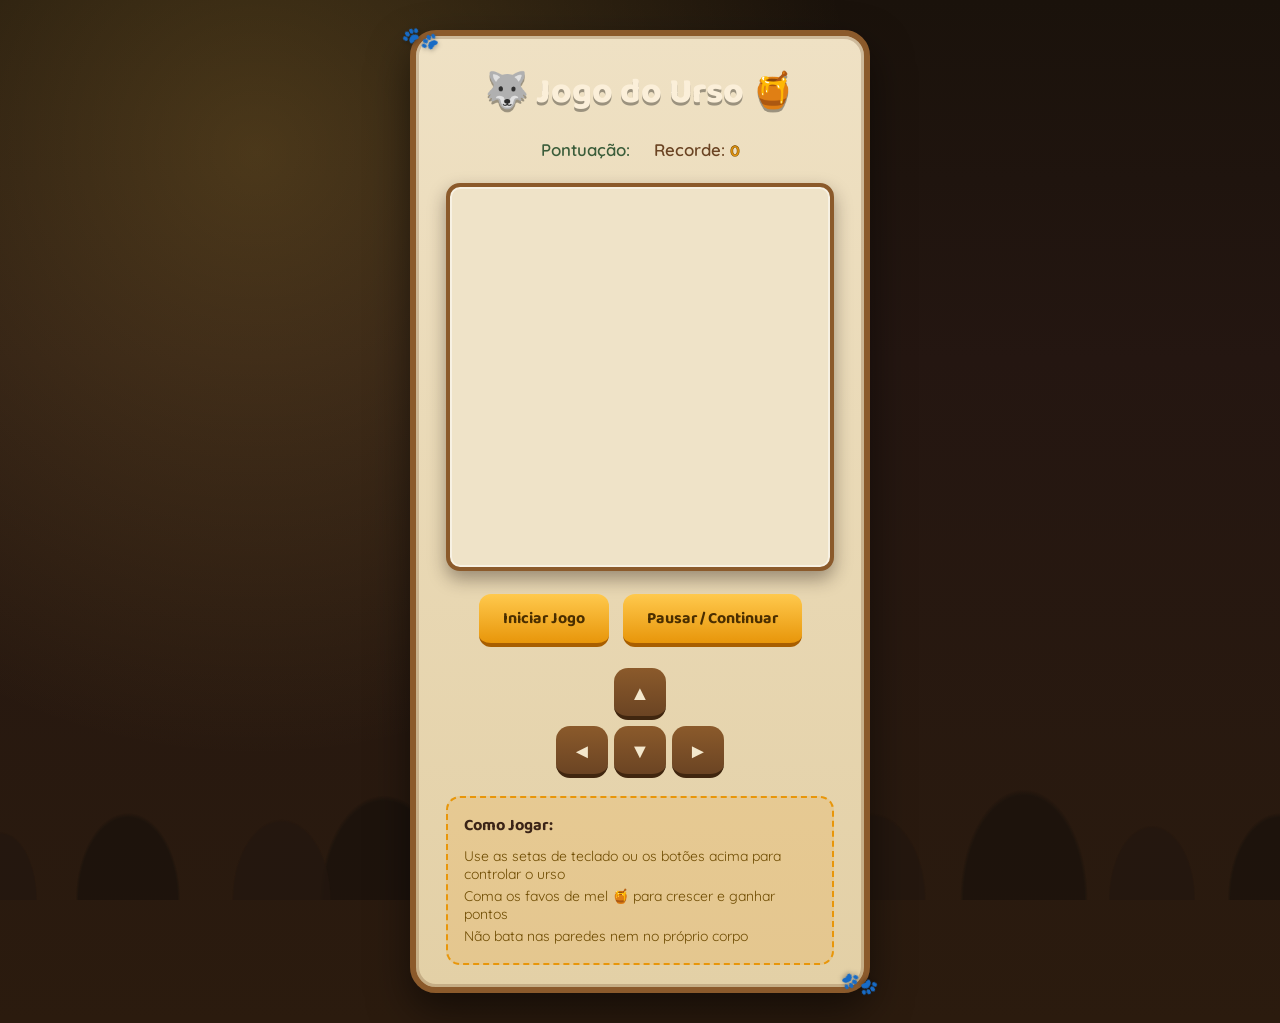
==== index.html @ 7cd16a2d "hwtrb" ====
<!DOCTYPE html>

<html lang="pt-br">
    <head>
        <meta charset="UTF-8">
        <!--
             <meta charset> Define o conjunto de caracteres (enconding) 
             da página. UTF-8 garante que acentos e caracteres especiais
             apareçam corretamente.
        -->
        <meta name="viewport" content="width=device-width, initial-scale=1.0">
        
        <!--
        <meta viewport>:  esta tag é imortante para sites que devem funcionar
        em dispositivos móveis (celular). width-device -> garate que a
        largura da página vai ser adaptar à largura do dispositivo.
        initial-scale=1 -> não aplica zoom automático ao abrir a página. 
        Sem ela o celular vai tentar mostrar a página como se fosse um computador
        -->
        <title>Jogo do Urso</title>

        <!--
        Estilos e CSS - tema de toca de urso na floresta
        -->
        <link rel="preconnect" href="https://fonts.googleapis.com">
        <link href="https://fonts.googleapis.com/css2?family=Baloo+2:wght@500;700;800&family=Quicksand:wght@500;600;700&display=swap" rel="stylesheet">

        <style>

            :root {
                --caverna-escura: #241611;
                --caverna: #3B2417;
                --pedra: #6E5849;
                --pedra-clara: #A88B72;
                --tronco: #6B4423;
                --tronco-claro: #8B5A2B;
                --floresta-escura: #1F3320;
                --floresta: #3B5D3A;
                --clareira: #F3E7CC;
                --mel: #E8960A;
                --mel-claro: #FFC94D;
                --texto-claro: #FBEFD9;
            }

            * {
                box-sizing: border-box;
            }

            body {
                margin: 0;
                min-height: 100vh;
                display: flex;
                align-items: center;
                justify-content: center;
                padding: 30px 16px;
                font-family: 'Quicksand', sans-serif;
                background:
                    radial-gradient(circle at 20% 15%, rgba(255, 201, 77, 0.2), transparent 45%),
                    linear-gradient(180deg, #1A120B 0%, #241611 35%, #2B1B0E 100%);
                position: relative;
                overflow-x: hidden;
            }

            /* silhuetas de montanhas e pinheiros ao fundo, feitas só em CSS,
               lembrando uma toca de urso na floresta */
            body::before,
            body::after {
                content: "";
                position: fixed;
                bottom: 0;
                width: 100%;
                height: 220px;
                background-repeat: repeat-x;
                background-position: bottom;
                pointer-events: none;
                opacity: 0.55;
                z-index: 0;
            }

            body::before {
                background-image:
                    radial-gradient(ellipse 90px 150px at 10% 100%, #14100C 55%, transparent 58%),
                    radial-gradient(ellipse 110px 180px at 30% 100%, #14100C 55%, transparent 58%),
                    radial-gradient(ellipse 90px 140px at 55% 100%, #14100C 55%, transparent 58%),
                    radial-gradient(ellipse 110px 190px at 80% 100%, #14100C 55%, transparent 58%),
                    radial-gradient(ellipse 90px 150px at 100% 100%, #14100C 55%, transparent 58%);
            }

            body::after {
                height: 150px;
                opacity: 0.8;
                background-image:
                    radial-gradient(ellipse 60px 110px at 0% 100%, #24170F 60%, transparent 62%),
                    radial-gradient(ellipse 80px 130px at 22% 100%, #24170F 60%, transparent 62%),
                    radial-gradient(ellipse 60px 100px at 45% 100%, #24170F 60%, transparent 62%),
                    radial-gradient(ellipse 90px 140px at 68% 100%, #24170F 60%, transparent 62%),
                    radial-gradient(ellipse 70px 120px at 90% 100%, #24170F 60%, transparent 62%);
            }

            h1 {
                font-family: 'Baloo 2', sans-serif;
                font-weight: 800;
                color: var(--texto-claro);
                font-size: 2.2em;
                margin: 0 0 18px 0;
                text-shadow: 0 3px 0 rgba(0,0,0,0.35);
            }

            .container {
              position: relative;
              z-index: 1;
              text-align: center;  
              background: linear-gradient(180deg, #EFE1C4 0%, #E3D0A6 100%);
              padding: 28px 30px 22px;
              border-radius: 26px;
              border: 6px solid var(--tronco-claro);
              box-shadow:
                0 18px 40px rgba(0, 0, 0, 0.5),
                inset 0 0 0 3px rgba(107, 68, 35, 0.25);
              max-width: 460px;
            }

            /* patinhas de urso nos cantos do painel, no lugar das folhas */
            .container::before,
            .container::after {
                content: "🐾";
                position: absolute;
                font-size: 28px;
                filter: drop-shadow(0 2px 2px rgba(0,0,0,0.25));
            }
            .container::before {
                top: -16px;
                left: -14px;
                transform: rotate(-25deg);
            }
            .container::after {
                bottom: -16px;
                right: -14px;
                transform: rotate(155deg);
            }

            .info {
                font-size: 1.05em;
                display: flex;
                justify-content: center;
                gap: 24px;
                flex-wrap: wrap;
                font-weight: 600;
            }

            .pontuacao {
                color: var(--floresta);
            }

            .pontuacao span, .recorde span {
                font-family: 'Baloo 2', sans-serif;
                color: var(--mel);
                -webkit-text-stroke: 0.6px #7a4d00;
            }

            .recorde {
                color: var(--tronco);
            }

            #canvas{
                border: 4px solid var(--tronco-claro);
                border-radius:  14px;
                background-color: #EFE3C8;
                display: block;
                max-width: 100%;
                height: auto;

                margin: 18px auto;
                box-shadow:
                    inset 0 0 0 2px rgba(255,255,255,0.5),
                    0 8px 18px rgba(36, 22, 17, 0.4);
            }

            .controles {
                margin-top: 8px;
            }

            button {
                font-family: 'Baloo 2', sans-serif;
                font-size: 16px;
                font-weight: 700;
                cursor: pointer;
                background: linear-gradient(180deg, var(--mel-claro) 0%, var(--mel) 100%);

                padding: 12px 24px;
                color: #4A2E00;
                border: none;
                border-bottom: 4px solid #A85E00;
                border-radius: 12px;
                margin: 5px;
                transition: transform 0.15s ease, filter 0.15s ease;
            }

            button:hover {
                filter: brightness(1.08);
                transform: translateY(-1px);
            }

            button:active {
                transform: translateY(2px);
                border-bottom-width: 2px;
            }

            .teclas{
                display: grid;
                grid-template-columns: repeat(3, 52px);
                gap: 6px;
                justify-content: center;
                margin: 16px auto 4px;
            }

            .tecla{
                width: 52px;
                height: 52px;
                background: linear-gradient(180deg, var(--tronco-claro) 0%, var(--tronco) 100%);
                color: var(--clareira);
                border: none;
                border-bottom: 4px solid #40260f;
                cursor: pointer;
                border-radius: 14px;
                font-size: 20px;
                display: flex;
                align-items: center;
                justify-content: center;
                font-weight: bold;
                transition: transform 0.15s ease;
            }

            .tecla:active{
                background: #40260f;
                transform: translateY(2px);
                border-bottom-width: 2px;
            }

            .tecla.vazio{
                background: transparent;
                border: none;
                cursor: default;
            }

            .instrucoes {
                margin-top: 18px;
                padding: 14px 16px;
                background: rgba(232, 150, 10, 0.15);
                border: 2px dashed var(--mel);
                border-radius: 14px;
                font-size: 14px;
                color: #6E4B00;
                text-align: left;
            }

            .instrucoes h3 {
                margin: 0 0 8px 0;
                color: var(--caverna);
                font-family: 'Baloo 2', sans-serif;
            }

            .instrucoes p {
                margin: 4px 0;
            }

            /*   
            MEDIA QUERY - adaptação para celular
            É como definir renders diferentes para exibição em cinena (4K) vs 
            Celular na vertical
            */
            @media (max-width: 600px){
                h1 {
                    font-size: 1.6em;
                }
                .info {
                    font-size: 0.95em;
                    gap: 14px;
                }
                .container {
                    padding: 22px 16px 18px;
                }
            }

        </style>
    </head>
    <body>

        <div  class="container">
            <h1>&#128058;  Jogo do Urso &#127855;</h1>

            <div class="info">

                <div class="pontuacao">
                    Pontuação: <span id="pontos"> </span>
                </div>

                <div class="recorde">
                    Recorde: <span id="recorde"> </span>
                </div>

            </div>
            <canvas id="canvas" width="400" height="400">
                <!--
                
                <canvas>: é um elemento especial para desenho 2D ou 3D. Por si só,
                é apenas um retângulo vazio. O JavaScript vai usar o "contexto 2D" 
                para desenhar o urso, a comida, etc
                -->

            </canvas>

            <div  class="controles">
                
                <button onclick="iniciarJogo()">Iniciar Jogo</button>
                <button onclick="pausarJogo()">Pausar / Continuar</button>

            </div>

            <div class="teclas">

                <div class="tecla vazio"></div>
                <div class="tecla" onclick="mudarDirecao('cima')" >&#9650;</div>
                <div class="tecla vazio"></div>
                <div class="tecla" onclick="mudarDirecao('esquerda')" >&#9668;</div>
                <div class="tecla" onclick="mudarDirecao('baixo')" >&#9660;</div>
                <div class="tecla" onclick="mudarDirecao('direita')" >&#9658;</div>

            </div>

            <div class="instrucoes">
                <h3>Como Jogar:</h3>
                <p>Use as setas de teclado ou os botões acima para controlar o urso</p>
                <p>Coma os favos de mel &#127855; para crescer e ganhar pontos</p>
                <p>Não bata nas paredes nem no próprio corpo</p>
            </div>

        </div>

        <script>

            //=============================
            // CONFIGURAÇÕES DO JOGO
            //=============================
            const canvas = document.getElementById('canvas');
            const ctx = canvas.getContext('2d');
            // tamanho de cada quadrado no jogo
            const tamanhoQuadrado = 20;
            // quantos quadrados cabem na largura e altura do espaço 2D
            const quantidadeQuadrados = canvas.width / tamanhoQuadrado;

            //============================
            // Variáveis do Jogo
            //============================
            let cobra;              // Array (vetor) que guarda as posições da cobra (corpo do urso)
            let direcao;            // Direção atual da cobra
            let proximaDirecao;     // Próxima direção (evita viradas impossíveis)
            let comida;             // Posição da comida
            let pontos;             // Pontuação atual
            let recorde;            // Melhor pontuação
            let jogoAtivo;          // Se o jogo está rodando
            let jogoPausado;        // Se o jogo está pausado
            let intervaloJogo;      // Controla a velocidade do jogo

            //==============================
            // Carregar recorde do Navegador
            //==============================
            recorde = localStorage.getItem('recordeCobrinha') || 0;
            document.getElementById('recorde').textContent = recorde;

            //==============================
            // Função para inicar o Jogo
            //==============================
            function iniciarJogo(){
                cobra = [
                    { x: 10, y: 10},
                    { x: 9,  y: 10},
                    { x: 8,  y: 10},
                ];

                direcao = 'direita';
                proximaDirecao = 'direita';
                pontos = 0;
                jogoAtivo = true;
                jogoPausado = false;

                document.getElementById('pontos').textContent = pontos;

                gerarComida();

                //Limpar o intervalo anterior se existir
                if(intervaloJogo){
                    clearInterval(intervaloJogo);
                }

                //executa a função atualizarJogo a cada 100 milisegundos
                intervaloJogo = setInterval(atualizarJogo, 180);
            }


            //===================================
            // FUNÇÃO PRINCIPAL DO JOGO ( LOOP )
            //===================================
            function atualizarJogo(){
               if(!jogoAtivo || jogoPausado){
                    return;
               }

               direcao = proximaDirecao;
                
               let cabeca = {...cobra[0]} 

               //Mover a cabeça na direção atual
               switch(direcao){
                    case 'cima':
                        cabeca.y--;
                        break;
                    
                    case 'baixo':
                        cabeca.y++;
                        break;

                    case 'esquerda':
                        cabeca.x--;
                        break;

                    case 'direita':
                        cabeca.x++;
                        break;
               }

                // verificar colisão com paredes (esquerda ou direita)
                if(cabeca.x < 0 || cabeca.x >= quantidadeQuadrados){
                   fimDeJogo();
                   return;
               }

                if(cabeca.y < 0 || cabeca.y >= quantidadeQuadrados){
                   fimDeJogo();
                   return;
               }


               for( let i = 0; i < cobra.length; i++){
                let pedacoCorpo = cobra [i];

                 if(cabeca.x === pedacoCorpo.x && cabeca.y === pedacoCorpo.y){
                    fimDeJogo;
                    return;
                 }

               }
               // adiciona nova cabeça
               cobra.unshift(cabeca);

               if(cabeca.x === comida.x && cabeca.y === comida.y){

                pontos = pontos +1;

                atualizarPainelPontos();
                gerarComida();

               }else{
                cobra.pop();
               }

               
               desenhar();                
            }


            function atualizarPainelPontos(){
                document.getElementById('pontos').textContent = pontos;
                atualizarRecordePontuacao();

            }

            function atualizarRecordePontuacao(){
                if(pontos > recorde){
                    document.getElementById('recorde').textContent = pontos;
                    localStorage.setItem('recordeCobrinha', pontos);
                }
            }





               //FIM DE JOGO

               function fimDeJogo(){
                jogoAtivo = false;
                clearInterval(intervaloJogo);


                ctx.fillStyle = 'rgba(36, 22, 17, 0.8)';
                ctx.fillRect(0, 0, canvas.width, canvas.height);

                ctx.fillStyle = '#FFC94D';
                ctx.font = 'bold 40px Arial';
                ctx.textAlign = 'center';
                ctx.fillText('PERDEU FIOTE', canvas.width / 2, canvas.height / 2)

                ctx.fillStyle = '#FBEFD9';
                ctx.font = '20px Arial';
                ctx.fillText(`pontuação: ${pontos}`, canvas.width / 2, (canvas.height / 2 + 50));

               }

            //=============================
            //FUNÇÃO PARA DESENHAR OS ELEMENTOS VISUAIS DO JOGO
            //=============================
            function desenhar(){
                // PASSO 1
                //Limpar o fundo do Canvas (tom de terra clara da toca)
                ctx.fillStyle = '#EFE3C8';
                ctx.fillRect(0, 0, canvas.width, canvas.height);

                // PASSO 2
                // Desenhar a grade (linhas de referência)
                ctx.strokeStyle = '#D8C6A0';
                ctx.lineWidth = 0.5;

                for(let i = 0; i <= quantidadeQuadrados; i++){
                        //Linha vertical
                        ctx.beginPath();
                        ctx.moveTo(i * tamanhoQuadrado, 0);
                        ctx.lineTo(i * tamanhoQuadrado, canvas.height);
                        ctx.stroke();

                        //Linha horizontal
                        ctx.beginPath();
                        ctx.moveTo(0, i * tamanhoQuadrado);
                        ctx.lineTo(canvas.width, i * tamanhoQuadrado);
                        ctx.stroke();
                } 

                // ----- PASSO 3: Desenhar o urso ---------------------
                // percorremos do rabo para a cabeça para o pelo
                // ficar sobreposto de forma natural
                for(let indice = cobra.length - 1; indice >= 0; indice--){
                    let pedaco = cobra[indice];
                    let cx = pedaco.x * tamanhoQuadrado + tamanhoQuadrado / 2;
                    let cy = pedaco.y * tamanhoQuadrado + tamanhoQuadrado / 2;

                    if(indice === 0){
                        desenharCabeca(cx, cy);
                    } else {
                        desenharCorpo(pedaco, cx, cy, indice);
                    }
                }

               //----  PASSO 4 - Desenhar a comida (favo de mel) ----------
               desenharMel();
            }

            //=============================
            // Desenha um retângulo com cantos arredondados
            // (evita depender do ctx.roundRect nativo)
            //=============================
            function retanguloArredondado(x, y, largura, altura, raio){
                ctx.beginPath();
                ctx.moveTo(x + raio, y);
                ctx.arcTo(x + largura, y, x + largura, y + altura, raio);
                ctx.arcTo(x + largura, y + altura, x, y + altura, raio);
                ctx.arcTo(x, y + altura, x, y, raio);
                ctx.arcTo(x, y, x + largura, y, raio);
                ctx.closePath();
            }

            //=============================
            // Desenha um segmento do corpo do urso, com sombreado
            // e um leve traço de pelagem para dar textura
            //=============================
            function desenharCorpo(pedaco, cx, cy, indice){
                let x = pedaco.x * tamanhoQuadrado + 1;
                let y = pedaco.y * tamanhoQuadrado + 1;
                let tamanho = tamanhoQuadrado - 2;

                let corClara = (indice % 2 === 0) ? '#8B5A2B' : '#6B4423';
                let corEscura = (indice % 2 === 0) ? '#5C3A1E' : '#42280F';

                let gradiente = ctx.createRadialGradient(cx - 3, cy - 3, 1, cx, cy, tamanhoQuadrado / 2);
                gradiente.addColorStop(0, corClara);
                gradiente.addColorStop(1, corEscura);

                ctx.fillStyle = gradiente;
                retanguloArredondado(x, y, tamanho, tamanho, 8);
                ctx.fill();

                //pelagem (pequenos traços escuros para dar textura de pelo)
                ctx.strokeStyle = 'rgba(0, 0, 0, 0.18)';
                ctx.lineWidth = 1;
                for(let t = -1; t <= 1; t++){
                    ctx.beginPath();
                    ctx.moveTo(cx - 4, cy + t * 3);
                    ctx.lineTo(cx + 4, cy + t * 3 - 1);
                    ctx.stroke();
                }
            }

            //=============================
            // Desenha a cabeça do urso, com orelhas, focinho, nariz
            // e olhos voltados para a direção atual do movimento
            //=============================
            function desenharCabeca(cx, cy){
                let raio = tamanhoQuadrado / 2;

                let dirX = 0, dirY = 0;
                switch(direcao){
                    case 'direita':  dirX = 1;  dirY = 0;  break;
                    case 'esquerda': dirX = -1; dirY = 0;  break;
                    case 'cima':     dirX = 0;  dirY = -1; break;
                    case 'baixo':    dirX = 0;  dirY = 1;  break;
                }

                let perpX = -dirY, perpY = dirX;

                //orelhas (dois círculos atrás da cabeça)
                ctx.fillStyle = '#5C3A1E';
                ctx.beginPath();
                ctx.arc(cx - dirX * raio * 0.3 + perpX * raio * 0.75, cy - dirY * raio * 0.3 + perpY * raio * 0.75, raio * 0.35, 0, Math.PI * 2);
                ctx.fill();
                ctx.beginPath();
                ctx.arc(cx - dirX * raio * 0.3 - perpX * raio * 0.75, cy - dirY * raio * 0.3 - perpY * raio * 0.75, raio * 0.35, 0, Math.PI * 2);
                ctx.fill();

                //cabeça (corpo principal)
                let gradiente = ctx.createRadialGradient(cx - 3, cy - 3, 1, cx, cy, raio + 1);
                gradiente.addColorStop(0, '#8B5A2B');
                gradiente.addColorStop(1, '#42280F');
                ctx.fillStyle = gradiente;
                ctx.beginPath();
                ctx.arc(cx, cy, raio, 0, Math.PI * 2);
                ctx.fill();

                //focinho (parte clara virada para a direção do movimento)
                let focinhoX = cx + dirX * raio * 0.7;
                let focinhoY = cy + dirY * raio * 0.7;
                ctx.fillStyle = '#D9B48C';
                ctx.beginPath();
                ctx.ellipse(focinhoX, focinhoY, raio * 0.55, raio * 0.42, Math.atan2(dirY, dirX), 0, Math.PI * 2);
                ctx.fill();

                //nariz (na ponta do focinho)
                let narizX = cx + dirX * (raio + 2);
                let narizY = cy + dirY * (raio + 2);
                ctx.fillStyle = '#1A1A1A';
                ctx.beginPath();
                ctx.ellipse(narizX, narizY, 2.4, 1.7, Math.atan2(dirY, dirX), 0, Math.PI * 2);
                ctx.fill();

                //olhos (posicionados perpendicularmente à direção do movimento)
                let olho1X = cx + dirX * 1 + perpX * 4;
                let olho1Y = cy + dirY * 1 + perpY * 4;
                let olho2X = cx + dirX * 1 - perpX * 4;
                let olho2Y = cy + dirY * 1 - perpY * 4;

                [[olho1X, olho1Y], [olho2X, olho2Y]].forEach(([ox, oy]) => {
                    ctx.fillStyle = '#ffffff';
                    ctx.beginPath();
                    ctx.arc(ox, oy, 2, 0, Math.PI * 2);
                    ctx.fill();

                    ctx.fillStyle = '#111111';
                    ctx.beginPath();
                    ctx.arc(ox + dirX * 0.6, oy + dirY * 0.6, 1, 0, Math.PI * 2);
                    ctx.fill();
                });
            }

            //=============================
            // Desenha a comida como um favo de mel hexagonal,
            // com textura de favo e uma gotinha escorrendo
            //=============================
            function desenharMel(){
                let cx = comida.x * tamanhoQuadrado + tamanhoQuadrado / 2;
                let cy = comida.y * tamanhoQuadrado + tamanhoQuadrado / 2;
                let raio = tamanhoQuadrado / 2 - 2;

                //hexágono do favo, com gradiente dourado para dar volume
                let gradiente = ctx.createRadialGradient(cx - 2, cy - 2, 1, cx, cy, raio + 2);
                gradiente.addColorStop(0, '#FFD166');
                gradiente.addColorStop(0.6, '#F4A300');
                gradiente.addColorStop(1, '#C97B00');
                ctx.fillStyle = gradiente;

                ctx.beginPath();
                for(let i = 0; i < 6; i++){
                    let angulo = Math.PI / 3 * i - Math.PI / 2;
                    let px = cx + raio * Math.cos(angulo);
                    let py = cy + raio * Math.sin(angulo);
                    if(i === 0){ ctx.moveTo(px, py); } else { ctx.lineTo(px, py); }
                }
                ctx.closePath();
                ctx.fill();

                ctx.strokeStyle = '#A85E00';
                ctx.lineWidth = 1;
                ctx.stroke();

                //hexágono interno (textura do favo)
                ctx.strokeStyle = 'rgba(168, 94, 0, 0.5)';
                ctx.lineWidth = 0.6;
                let raioInterno = raio * 0.5;
                ctx.beginPath();
                for(let i = 0; i < 6; i++){
                    let angulo = Math.PI / 3 * i - Math.PI / 2;
                    let px = cx + raioInterno * Math.cos(angulo);
                    let py = cy + raioInterno * Math.sin(angulo);
                    if(i === 0){ ctx.moveTo(px, py); } else { ctx.lineTo(px, py); }
                }
                ctx.closePath();
                ctx.stroke();

                //gotinha de mel escorrendo
                ctx.fillStyle = '#F4A300';
                ctx.beginPath();
                ctx.moveTo(cx + raio * 0.3, cy + raio * 0.7);
                ctx.quadraticCurveTo(cx + raio * 0.5, cy + raio * 1.3, cx + raio * 0.3, cy + raio * 1.6);
                ctx.quadraticCurveTo(cx + raio * 0.1, cy + raio * 1.3, cx + raio * 0.3, cy + raio * 0.7);
                ctx.fill();

                //brilho (dá volume/realismo)
                ctx.fillStyle = 'rgba(255, 255, 255, 0.5)';
                ctx.beginPath();
                ctx.ellipse(cx - raio / 3, cy - raio / 3, raio / 5, raio / 8, -Math.PI / 5, 0, Math.PI * 2);
                ctx.fill();
            }

            //=============================
            //====FUNÇÃO PARA GERAR COMIDA
            //=============================
            function gerarComida(){
                let posicaoValida = false;

                while(!posicaoValida){
                    //gera uma posição aleatória para a comida
                    comida = {
                        x : Math.floor(Math.random() * quantidadeQuadrados),
                        y : Math.floor(Math.random() * quantidadeQuadrados)
                    }

                    //verificar se a comida não está em cima da cobra
                    posicaoValida = true;
                    
                    for(let pedaco of cobra){
                        if(comida.x === pedaco.x && comida.y === pedaco.y ){
                            posicaoValida = false;
                            break;
                        }
                    }
                }
            }

            function mudarDirecao(novaDirecao){
              
                if(novaDirecao === 'cima'    &&  direcao !== 'baixo'){
                    proximaDirecao = 'cima';
                }

                if(novaDirecao === 'baixo'    &&  direcao !== 'cima'){
                    proximaDirecao = 'baixo';
                }

                if(novaDirecao === 'esquerda'    &&  direcao !== 'direita'){
                    proximaDirecao = 'esquerda';
                }

                if(novaDirecao === 'direita'    &&  direcao !== 'esquerda'){
                    proximaDirecao = 'direita';
                }
            }
            
            function pausarJogo(){
                if(!jogoAtivo){
                    return;
                }

                jogoPausado = !jogoPausado;

                if(jogoPausado === true){
                    clearInterval(jogoPausado);
                  


                ctx.fillStyle = 'rgba(0, 0, 0, 0.7)';
                ctx.fillRect(0, 0, canvas.width, canvas.height);

                ctx.fillstyle = 'white';
                ctx.font = '30px Arial';
                ctx.textAlign = 'center';
                ctx.fillText('PAUSADO!', canvas.width/2, canvas.height/2);

                }else{
                    intervaloJogo = setInterval(atualizarJogo, 300);
                }

            }

            //================================//
            //---CONTRTOLE DE TECLADO---------//
            //================================//
               document.addEventListener('keydown', function(event){
              if(event.key === 'ArrowDown'){
                 event.preventDefault();
                 mudarDirecao('baixo');
              }else if(event.key === 'ArrowUp'){
                event.preventDefault();
                mudarDirecao('cima');
              }else if(event.key === 'ArrowLeft'){
                event.preventDefault();
                mudarDirecao('esquerda');
              }else if(event.key === 'ArrowRight'){
                event.preventDefault();
                mudarDirecao('direita');
              }else if(event.key === ' '){
                event.preventDefault();
                pausarJogo();
              }
                })
                

        

              

            

        </script>

    </body>
</html>
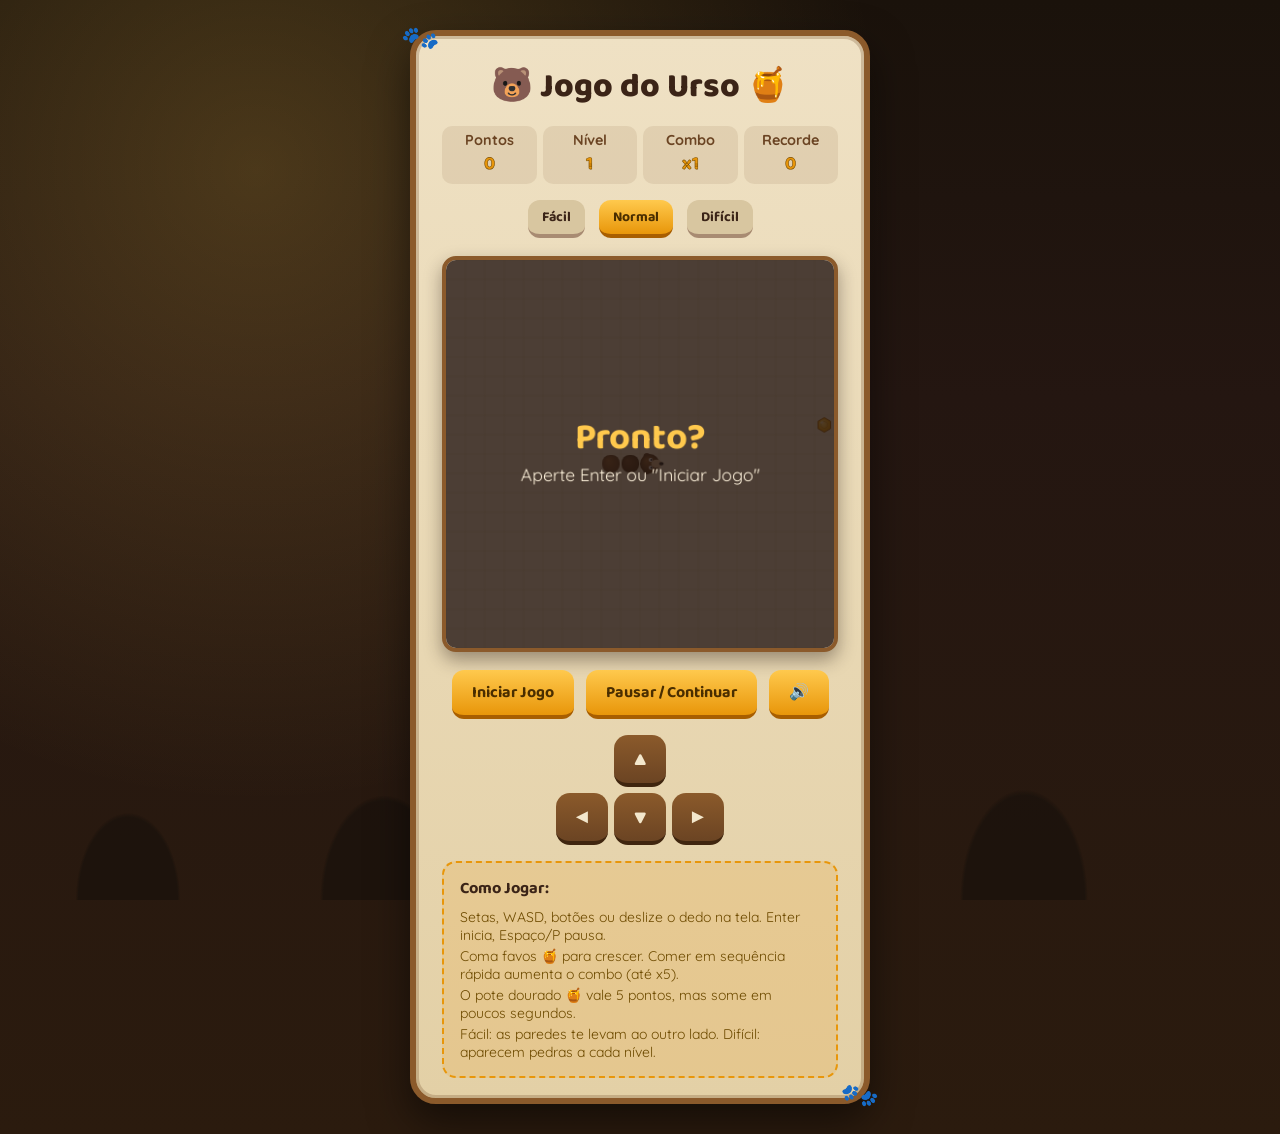
==== commit f83e490e: "claude" ====
--- a/index.html
+++ b/index.html
@@ -1,833 +1,538 @@
 <!DOCTYPE html>
-
 <html lang="pt-br">
-    <head>
-        <meta charset="UTF-8">
-        <!--
-             <meta charset> Define o conjunto de caracteres (enconding) 
-             da página. UTF-8 garante que acentos e caracteres especiais
-             apareçam corretamente.
-        -->
-        <meta name="viewport" content="width=device-width, initial-scale=1.0">
-        
-        <!--
-        <meta viewport>:  esta tag é imortante para sites que devem funcionar
-        em dispositivos móveis (celular). width-device -> garate que a
-        largura da página vai ser adaptar à largura do dispositivo.
-        initial-scale=1 -> não aplica zoom automático ao abrir a página. 
-        Sem ela o celular vai tentar mostrar a página como se fosse um computador
-        -->
-        <title>Jogo do Urso</title>
-
-        <!--
-        Estilos e CSS - tema de toca de urso na floresta
-        -->
-        <link rel="preconnect" href="https://fonts.googleapis.com">
-        <link href="https://fonts.googleapis.com/css2?family=Baloo+2:wght@500;700;800&family=Quicksand:wght@500;600;700&display=swap" rel="stylesheet">
-
-        <style>
-
-            :root {
-                --caverna-escura: #241611;
-                --caverna: #3B2417;
-                --pedra: #6E5849;
-                --pedra-clara: #A88B72;
-                --tronco: #6B4423;
-                --tronco-claro: #8B5A2B;
-                --floresta-escura: #1F3320;
-                --floresta: #3B5D3A;
-                --clareira: #F3E7CC;
-                --mel: #E8960A;
-                --mel-claro: #FFC94D;
-                --texto-claro: #FBEFD9;
-            }
-
-            * {
-                box-sizing: border-box;
-            }
-
-            body {
-                margin: 0;
-                min-height: 100vh;
-                display: flex;
-                align-items: center;
-                justify-content: center;
-                padding: 30px 16px;
-                font-family: 'Quicksand', sans-serif;
-                background:
-                    radial-gradient(circle at 20% 15%, rgba(255, 201, 77, 0.2), transparent 45%),
-                    linear-gradient(180deg, #1A120B 0%, #241611 35%, #2B1B0E 100%);
-                position: relative;
-                overflow-x: hidden;
-            }
-
-            /* silhuetas de montanhas e pinheiros ao fundo, feitas só em CSS,
-               lembrando uma toca de urso na floresta */
-            body::before,
-            body::after {
-                content: "";
-                position: fixed;
-                bottom: 0;
-                width: 100%;
-                height: 220px;
-                background-repeat: repeat-x;
-                background-position: bottom;
-                pointer-events: none;
-                opacity: 0.55;
-                z-index: 0;
-            }
-
-            body::before {
-                background-image:
-                    radial-gradient(ellipse 90px 150px at 10% 100%, #14100C 55%, transparent 58%),
-                    radial-gradient(ellipse 110px 180px at 30% 100%, #14100C 55%, transparent 58%),
-                    radial-gradient(ellipse 90px 140px at 55% 100%, #14100C 55%, transparent 58%),
-                    radial-gradient(ellipse 110px 190px at 80% 100%, #14100C 55%, transparent 58%),
-                    radial-gradient(ellipse 90px 150px at 100% 100%, #14100C 55%, transparent 58%);
-            }
-
-            body::after {
-                height: 150px;
-                opacity: 0.8;
-                background-image:
-                    radial-gradient(ellipse 60px 110px at 0% 100%, #24170F 60%, transparent 62%),
-                    radial-gradient(ellipse 80px 130px at 22% 100%, #24170F 60%, transparent 62%),
-                    radial-gradient(ellipse 60px 100px at 45% 100%, #24170F 60%, transparent 62%),
-                    radial-gradient(ellipse 90px 140px at 68% 100%, #24170F 60%, transparent 62%),
-                    radial-gradient(ellipse 70px 120px at 90% 100%, #24170F 60%, transparent 62%);
-            }
-
-            h1 {
-                font-family: 'Baloo 2', sans-serif;
-                font-weight: 800;
-                color: var(--texto-claro);
-                font-size: 2.2em;
-                margin: 0 0 18px 0;
-                text-shadow: 0 3px 0 rgba(0,0,0,0.35);
-            }
-
-            .container {
-              position: relative;
-              z-index: 1;
-              text-align: center;  
-              background: linear-gradient(180deg, #EFE1C4 0%, #E3D0A6 100%);
-              padding: 28px 30px 22px;
-              border-radius: 26px;
-              border: 6px solid var(--tronco-claro);
-              box-shadow:
-                0 18px 40px rgba(0, 0, 0, 0.5),
-                inset 0 0 0 3px rgba(107, 68, 35, 0.25);
-              max-width: 460px;
-            }
-
-            /* patinhas de urso nos cantos do painel, no lugar das folhas */
-            .container::before,
-            .container::after {
-                content: "🐾";
-                position: absolute;
-                font-size: 28px;
-                filter: drop-shadow(0 2px 2px rgba(0,0,0,0.25));
-            }
-            .container::before {
-                top: -16px;
-                left: -14px;
-                transform: rotate(-25deg);
-            }
-            .container::after {
-                bottom: -16px;
-                right: -14px;
-                transform: rotate(155deg);
-            }
-
-            .info {
-                font-size: 1.05em;
-                display: flex;
-                justify-content: center;
-                gap: 24px;
-                flex-wrap: wrap;
-                font-weight: 600;
-            }
-
-            .pontuacao {
-                color: var(--floresta);
-            }
-
-            .pontuacao span, .recorde span {
-                font-family: 'Baloo 2', sans-serif;
-                color: var(--mel);
-                -webkit-text-stroke: 0.6px #7a4d00;
-            }
-
-            .recorde {
-                color: var(--tronco);
-            }
-
-            #canvas{
-                border: 4px solid var(--tronco-claro);
-                border-radius:  14px;
-                background-color: #EFE3C8;
-                display: block;
-                max-width: 100%;
-                height: auto;
-
-                margin: 18px auto;
-                box-shadow:
-                    inset 0 0 0 2px rgba(255,255,255,0.5),
-                    0 8px 18px rgba(36, 22, 17, 0.4);
-            }
-
-            .controles {
-                margin-top: 8px;
-            }
-
-            button {
-                font-family: 'Baloo 2', sans-serif;
-                font-size: 16px;
-                font-weight: 700;
-                cursor: pointer;
-                background: linear-gradient(180deg, var(--mel-claro) 0%, var(--mel) 100%);
-
-                padding: 12px 24px;
-                color: #4A2E00;
-                border: none;
-                border-bottom: 4px solid #A85E00;
-                border-radius: 12px;
-                margin: 5px;
-                transition: transform 0.15s ease, filter 0.15s ease;
-            }
-
-            button:hover {
-                filter: brightness(1.08);
-                transform: translateY(-1px);
-            }
-
-            button:active {
-                transform: translateY(2px);
-                border-bottom-width: 2px;
-            }
-
-            .teclas{
-                display: grid;
-                grid-template-columns: repeat(3, 52px);
-                gap: 6px;
-                justify-content: center;
-                margin: 16px auto 4px;
-            }
-
-            .tecla{
-                width: 52px;
-                height: 52px;
-                background: linear-gradient(180deg, var(--tronco-claro) 0%, var(--tronco) 100%);
-                color: var(--clareira);
-                border: none;
-                border-bottom: 4px solid #40260f;
-                cursor: pointer;
-                border-radius: 14px;
-                font-size: 20px;
-                display: flex;
-                align-items: center;
-                justify-content: center;
-                font-weight: bold;
-                transition: transform 0.15s ease;
-            }
-
-            .tecla:active{
-                background: #40260f;
-                transform: translateY(2px);
-                border-bottom-width: 2px;
-            }
-
-            .tecla.vazio{
-                background: transparent;
-                border: none;
-                cursor: default;
-            }
-
-            .instrucoes {
-                margin-top: 18px;
-                padding: 14px 16px;
-                background: rgba(232, 150, 10, 0.15);
-                border: 2px dashed var(--mel);
-                border-radius: 14px;
-                font-size: 14px;
-                color: #6E4B00;
-                text-align: left;
-            }
-
-            .instrucoes h3 {
-                margin: 0 0 8px 0;
-                color: var(--caverna);
-                font-family: 'Baloo 2', sans-serif;
-            }
-
-            .instrucoes p {
-                margin: 4px 0;
-            }
-
-            /*   
-            MEDIA QUERY - adaptação para celular
-            É como definir renders diferentes para exibição em cinena (4K) vs 
-            Celular na vertical
-            */
-            @media (max-width: 600px){
-                h1 {
-                    font-size: 1.6em;
-                }
-                .info {
-                    font-size: 0.95em;
-                    gap: 14px;
-                }
-                .container {
-                    padding: 22px 16px 18px;
-                }
-            }
-
-        </style>
-    </head>
-    <body>
-
-        <div  class="container">
-            <h1>&#128058;  Jogo do Urso &#127855;</h1>
-
-            <div class="info">
-
-                <div class="pontuacao">
-                    Pontuação: <span id="pontos"> </span>
-                </div>
-
-                <div class="recorde">
-                    Recorde: <span id="recorde"> </span>
-                </div>
-
-            </div>
-            <canvas id="canvas" width="400" height="400">
-                <!--
-                
-                <canvas>: é um elemento especial para desenho 2D ou 3D. Por si só,
-                é apenas um retângulo vazio. O JavaScript vai usar o "contexto 2D" 
-                para desenhar o urso, a comida, etc
-                -->
-
-            </canvas>
-
-            <div  class="controles">
-                
-                <button onclick="iniciarJogo()">Iniciar Jogo</button>
-                <button onclick="pausarJogo()">Pausar / Continuar</button>
-
-            </div>
-
-            <div class="teclas">
-
-                <div class="tecla vazio"></div>
-                <div class="tecla" onclick="mudarDirecao('cima')" >&#9650;</div>
-                <div class="tecla vazio"></div>
-                <div class="tecla" onclick="mudarDirecao('esquerda')" >&#9668;</div>
-                <div class="tecla" onclick="mudarDirecao('baixo')" >&#9660;</div>
-                <div class="tecla" onclick="mudarDirecao('direita')" >&#9658;</div>
-
-            </div>
-
-            <div class="instrucoes">
-                <h3>Como Jogar:</h3>
-                <p>Use as setas de teclado ou os botões acima para controlar o urso</p>
-                <p>Coma os favos de mel &#127855; para crescer e ganhar pontos</p>
-                <p>Não bata nas paredes nem no próprio corpo</p>
-            </div>
-
-        </div>
-
-        <script>
-
-            //=============================
-            // CONFIGURAÇÕES DO JOGO
-            //=============================
-            const canvas = document.getElementById('canvas');
-            const ctx = canvas.getContext('2d');
-            // tamanho de cada quadrado no jogo
-            const tamanhoQuadrado = 20;
-            // quantos quadrados cabem na largura e altura do espaço 2D
-            const quantidadeQuadrados = canvas.width / tamanhoQuadrado;
-
-            //============================
-            // Variáveis do Jogo
-            //============================
-            let cobra;              // Array (vetor) que guarda as posições da cobra (corpo do urso)
-            let direcao;            // Direção atual da cobra
-            let proximaDirecao;     // Próxima direção (evita viradas impossíveis)
-            let comida;             // Posição da comida
-            let pontos;             // Pontuação atual
-            let recorde;            // Melhor pontuação
-            let jogoAtivo;          // Se o jogo está rodando
-            let jogoPausado;        // Se o jogo está pausado
-            let intervaloJogo;      // Controla a velocidade do jogo
-
-            //==============================
-            // Carregar recorde do Navegador
-            //==============================
-            recorde = localStorage.getItem('recordeCobrinha') || 0;
-            document.getElementById('recorde').textContent = recorde;
-
-            //==============================
-            // Função para inicar o Jogo
-            //==============================
-            function iniciarJogo(){
-                cobra = [
-                    { x: 10, y: 10},
-                    { x: 9,  y: 10},
-                    { x: 8,  y: 10},
-                ];
-
-                direcao = 'direita';
-                proximaDirecao = 'direita';
-                pontos = 0;
-                jogoAtivo = true;
-                jogoPausado = false;
-
-                document.getElementById('pontos').textContent = pontos;
-
-                gerarComida();
-
-                //Limpar o intervalo anterior se existir
-                if(intervaloJogo){
-                    clearInterval(intervaloJogo);
-                }
-
-                //executa a função atualizarJogo a cada 100 milisegundos
-                intervaloJogo = setInterval(atualizarJogo, 180);
-            }
-
-
-            //===================================
-            // FUNÇÃO PRINCIPAL DO JOGO ( LOOP )
-            //===================================
-            function atualizarJogo(){
-               if(!jogoAtivo || jogoPausado){
-                    return;
-               }
-
-               direcao = proximaDirecao;
-                
-               let cabeca = {...cobra[0]} 
-
-               //Mover a cabeça na direção atual
-               switch(direcao){
-                    case 'cima':
-                        cabeca.y--;
-                        break;
-                    
-                    case 'baixo':
-                        cabeca.y++;
-                        break;
-
-                    case 'esquerda':
-                        cabeca.x--;
-                        break;
-
-                    case 'direita':
-                        cabeca.x++;
-                        break;
-               }
-
-                // verificar colisão com paredes (esquerda ou direita)
-                if(cabeca.x < 0 || cabeca.x >= quantidadeQuadrados){
-                   fimDeJogo();
-                   return;
-               }
-
-                if(cabeca.y < 0 || cabeca.y >= quantidadeQuadrados){
-                   fimDeJogo();
-                   return;
-               }
-
-
-               for( let i = 0; i < cobra.length; i++){
-                let pedacoCorpo = cobra [i];
-
-                 if(cabeca.x === pedacoCorpo.x && cabeca.y === pedacoCorpo.y){
-                    fimDeJogo;
-                    return;
-                 }
-
-               }
-               // adiciona nova cabeça
-               cobra.unshift(cabeca);
-
-               if(cabeca.x === comida.x && cabeca.y === comida.y){
-
-                pontos = pontos +1;
-
-                atualizarPainelPontos();
-                gerarComida();
-
-               }else{
-                cobra.pop();
-               }
-
-               
-               desenhar();                
-            }
-
-
-            function atualizarPainelPontos(){
-                document.getElementById('pontos').textContent = pontos;
-                atualizarRecordePontuacao();
-
-            }
-
-            function atualizarRecordePontuacao(){
-                if(pontos > recorde){
-                    document.getElementById('recorde').textContent = pontos;
-                    localStorage.setItem('recordeCobrinha', pontos);
-                }
-            }
-
-
-
-
-
-               //FIM DE JOGO
-
-               function fimDeJogo(){
-                jogoAtivo = false;
-                clearInterval(intervaloJogo);
-
-
-                ctx.fillStyle = 'rgba(36, 22, 17, 0.8)';
-                ctx.fillRect(0, 0, canvas.width, canvas.height);
-
-                ctx.fillStyle = '#FFC94D';
-                ctx.font = 'bold 40px Arial';
-                ctx.textAlign = 'center';
-                ctx.fillText('PERDEU FIOTE', canvas.width / 2, canvas.height / 2)
-
-                ctx.fillStyle = '#FBEFD9';
-                ctx.font = '20px Arial';
-                ctx.fillText(`pontuação: ${pontos}`, canvas.width / 2, (canvas.height / 2 + 50));
-
-               }
-
-            //=============================
-            //FUNÇÃO PARA DESENHAR OS ELEMENTOS VISUAIS DO JOGO
-            //=============================
-            function desenhar(){
-                // PASSO 1
-                //Limpar o fundo do Canvas (tom de terra clara da toca)
-                ctx.fillStyle = '#EFE3C8';
-                ctx.fillRect(0, 0, canvas.width, canvas.height);
-
-                // PASSO 2
-                // Desenhar a grade (linhas de referência)
-                ctx.strokeStyle = '#D8C6A0';
-                ctx.lineWidth = 0.5;
-
-                for(let i = 0; i <= quantidadeQuadrados; i++){
-                        //Linha vertical
-                        ctx.beginPath();
-                        ctx.moveTo(i * tamanhoQuadrado, 0);
-                        ctx.lineTo(i * tamanhoQuadrado, canvas.height);
-                        ctx.stroke();
-
-                        //Linha horizontal
-                        ctx.beginPath();
-                        ctx.moveTo(0, i * tamanhoQuadrado);
-                        ctx.lineTo(canvas.width, i * tamanhoQuadrado);
-                        ctx.stroke();
-                } 
-
-                // ----- PASSO 3: Desenhar o urso ---------------------
-                // percorremos do rabo para a cabeça para o pelo
-                // ficar sobreposto de forma natural
-                for(let indice = cobra.length - 1; indice >= 0; indice--){
-                    let pedaco = cobra[indice];
-                    let cx = pedaco.x * tamanhoQuadrado + tamanhoQuadrado / 2;
-                    let cy = pedaco.y * tamanhoQuadrado + tamanhoQuadrado / 2;
-
-                    if(indice === 0){
-                        desenharCabeca(cx, cy);
-                    } else {
-                        desenharCorpo(pedaco, cx, cy, indice);
-                    }
-                }
-
-               //----  PASSO 4 - Desenhar a comida (favo de mel) ----------
-               desenharMel();
-            }
-
-            //=============================
-            // Desenha um retângulo com cantos arredondados
-            // (evita depender do ctx.roundRect nativo)
-            //=============================
-            function retanguloArredondado(x, y, largura, altura, raio){
-                ctx.beginPath();
-                ctx.moveTo(x + raio, y);
-                ctx.arcTo(x + largura, y, x + largura, y + altura, raio);
-                ctx.arcTo(x + largura, y + altura, x, y + altura, raio);
-                ctx.arcTo(x, y + altura, x, y, raio);
-                ctx.arcTo(x, y, x + largura, y, raio);
-                ctx.closePath();
-            }
-
-            //=============================
-            // Desenha um segmento do corpo do urso, com sombreado
-            // e um leve traço de pelagem para dar textura
-            //=============================
-            function desenharCorpo(pedaco, cx, cy, indice){
-                let x = pedaco.x * tamanhoQuadrado + 1;
-                let y = pedaco.y * tamanhoQuadrado + 1;
-                let tamanho = tamanhoQuadrado - 2;
-
-                let corClara = (indice % 2 === 0) ? '#8B5A2B' : '#6B4423';
-                let corEscura = (indice % 2 === 0) ? '#5C3A1E' : '#42280F';
-
-                let gradiente = ctx.createRadialGradient(cx - 3, cy - 3, 1, cx, cy, tamanhoQuadrado / 2);
-                gradiente.addColorStop(0, corClara);
-                gradiente.addColorStop(1, corEscura);
-
-                ctx.fillStyle = gradiente;
-                retanguloArredondado(x, y, tamanho, tamanho, 8);
-                ctx.fill();
-
-                //pelagem (pequenos traços escuros para dar textura de pelo)
-                ctx.strokeStyle = 'rgba(0, 0, 0, 0.18)';
-                ctx.lineWidth = 1;
-                for(let t = -1; t <= 1; t++){
-                    ctx.beginPath();
-                    ctx.moveTo(cx - 4, cy + t * 3);
-                    ctx.lineTo(cx + 4, cy + t * 3 - 1);
-                    ctx.stroke();
-                }
-            }
-
-            //=============================
-            // Desenha a cabeça do urso, com orelhas, focinho, nariz
-            // e olhos voltados para a direção atual do movimento
-            //=============================
-            function desenharCabeca(cx, cy){
-                let raio = tamanhoQuadrado / 2;
-
-                let dirX = 0, dirY = 0;
-                switch(direcao){
-                    case 'direita':  dirX = 1;  dirY = 0;  break;
-                    case 'esquerda': dirX = -1; dirY = 0;  break;
-                    case 'cima':     dirX = 0;  dirY = -1; break;
-                    case 'baixo':    dirX = 0;  dirY = 1;  break;
-                }
-
-                let perpX = -dirY, perpY = dirX;
-
-                //orelhas (dois círculos atrás da cabeça)
-                ctx.fillStyle = '#5C3A1E';
-                ctx.beginPath();
-                ctx.arc(cx - dirX * raio * 0.3 + perpX * raio * 0.75, cy - dirY * raio * 0.3 + perpY * raio * 0.75, raio * 0.35, 0, Math.PI * 2);
-                ctx.fill();
-                ctx.beginPath();
-                ctx.arc(cx - dirX * raio * 0.3 - perpX * raio * 0.75, cy - dirY * raio * 0.3 - perpY * raio * 0.75, raio * 0.35, 0, Math.PI * 2);
-                ctx.fill();
-
-                //cabeça (corpo principal)
-                let gradiente = ctx.createRadialGradient(cx - 3, cy - 3, 1, cx, cy, raio + 1);
-                gradiente.addColorStop(0, '#8B5A2B');
-                gradiente.addColorStop(1, '#42280F');
-                ctx.fillStyle = gradiente;
-                ctx.beginPath();
-                ctx.arc(cx, cy, raio, 0, Math.PI * 2);
-                ctx.fill();
-
-                //focinho (parte clara virada para a direção do movimento)
-                let focinhoX = cx + dirX * raio * 0.7;
-                let focinhoY = cy + dirY * raio * 0.7;
-                ctx.fillStyle = '#D9B48C';
-                ctx.beginPath();
-                ctx.ellipse(focinhoX, focinhoY, raio * 0.55, raio * 0.42, Math.atan2(dirY, dirX), 0, Math.PI * 2);
-                ctx.fill();
-
-                //nariz (na ponta do focinho)
-                let narizX = cx + dirX * (raio + 2);
-                let narizY = cy + dirY * (raio + 2);
-                ctx.fillStyle = '#1A1A1A';
-                ctx.beginPath();
-                ctx.ellipse(narizX, narizY, 2.4, 1.7, Math.atan2(dirY, dirX), 0, Math.PI * 2);
-                ctx.fill();
-
-                //olhos (posicionados perpendicularmente à direção do movimento)
-                let olho1X = cx + dirX * 1 + perpX * 4;
-                let olho1Y = cy + dirY * 1 + perpY * 4;
-                let olho2X = cx + dirX * 1 - perpX * 4;
-                let olho2Y = cy + dirY * 1 - perpY * 4;
-
-                [[olho1X, olho1Y], [olho2X, olho2Y]].forEach(([ox, oy]) => {
-                    ctx.fillStyle = '#ffffff';
-                    ctx.beginPath();
-                    ctx.arc(ox, oy, 2, 0, Math.PI * 2);
-                    ctx.fill();
-
-                    ctx.fillStyle = '#111111';
-                    ctx.beginPath();
-                    ctx.arc(ox + dirX * 0.6, oy + dirY * 0.6, 1, 0, Math.PI * 2);
-                    ctx.fill();
-                });
-            }
-
-            //=============================
-            // Desenha a comida como um favo de mel hexagonal,
-            // com textura de favo e uma gotinha escorrendo
-            //=============================
-            function desenharMel(){
-                let cx = comida.x * tamanhoQuadrado + tamanhoQuadrado / 2;
-                let cy = comida.y * tamanhoQuadrado + tamanhoQuadrado / 2;
-                let raio = tamanhoQuadrado / 2 - 2;
-
-                //hexágono do favo, com gradiente dourado para dar volume
-                let gradiente = ctx.createRadialGradient(cx - 2, cy - 2, 1, cx, cy, raio + 2);
-                gradiente.addColorStop(0, '#FFD166');
-                gradiente.addColorStop(0.6, '#F4A300');
-                gradiente.addColorStop(1, '#C97B00');
-                ctx.fillStyle = gradiente;
-
-                ctx.beginPath();
-                for(let i = 0; i < 6; i++){
-                    let angulo = Math.PI / 3 * i - Math.PI / 2;
-                    let px = cx + raio * Math.cos(angulo);
-                    let py = cy + raio * Math.sin(angulo);
-                    if(i === 0){ ctx.moveTo(px, py); } else { ctx.lineTo(px, py); }
-                }
-                ctx.closePath();
-                ctx.fill();
-
-                ctx.strokeStyle = '#A85E00';
-                ctx.lineWidth = 1;
-                ctx.stroke();
-
-                //hexágono interno (textura do favo)
-                ctx.strokeStyle = 'rgba(168, 94, 0, 0.5)';
-                ctx.lineWidth = 0.6;
-                let raioInterno = raio * 0.5;
-                ctx.beginPath();
-                for(let i = 0; i < 6; i++){
-                    let angulo = Math.PI / 3 * i - Math.PI / 2;
-                    let px = cx + raioInterno * Math.cos(angulo);
-                    let py = cy + raioInterno * Math.sin(angulo);
-                    if(i === 0){ ctx.moveTo(px, py); } else { ctx.lineTo(px, py); }
-                }
-                ctx.closePath();
-                ctx.stroke();
-
-                //gotinha de mel escorrendo
-                ctx.fillStyle = '#F4A300';
-                ctx.beginPath();
-                ctx.moveTo(cx + raio * 0.3, cy + raio * 0.7);
-                ctx.quadraticCurveTo(cx + raio * 0.5, cy + raio * 1.3, cx + raio * 0.3, cy + raio * 1.6);
-                ctx.quadraticCurveTo(cx + raio * 0.1, cy + raio * 1.3, cx + raio * 0.3, cy + raio * 0.7);
-                ctx.fill();
-
-                //brilho (dá volume/realismo)
-                ctx.fillStyle = 'rgba(255, 255, 255, 0.5)';
-                ctx.beginPath();
-                ctx.ellipse(cx - raio / 3, cy - raio / 3, raio / 5, raio / 8, -Math.PI / 5, 0, Math.PI * 2);
-                ctx.fill();
-            }
-
-            //=============================
-            //====FUNÇÃO PARA GERAR COMIDA
-            //=============================
-            function gerarComida(){
-                let posicaoValida = false;
-
-                while(!posicaoValida){
-                    //gera uma posição aleatória para a comida
-                    comida = {
-                        x : Math.floor(Math.random() * quantidadeQuadrados),
-                        y : Math.floor(Math.random() * quantidadeQuadrados)
-                    }
-
-                    //verificar se a comida não está em cima da cobra
-                    posicaoValida = true;
-                    
-                    for(let pedaco of cobra){
-                        if(comida.x === pedaco.x && comida.y === pedaco.y ){
-                            posicaoValida = false;
-                            break;
-                        }
-                    }
-                }
-            }
-
-            function mudarDirecao(novaDirecao){
-              
-                if(novaDirecao === 'cima'    &&  direcao !== 'baixo'){
-                    proximaDirecao = 'cima';
-                }
-
-                if(novaDirecao === 'baixo'    &&  direcao !== 'cima'){
-                    proximaDirecao = 'baixo';
-                }
-
-                if(novaDirecao === 'esquerda'    &&  direcao !== 'direita'){
-                    proximaDirecao = 'esquerda';
-                }
-
-                if(novaDirecao === 'direita'    &&  direcao !== 'esquerda'){
-                    proximaDirecao = 'direita';
-                }
-            }
-            
-            function pausarJogo(){
-                if(!jogoAtivo){
-                    return;
-                }
-
-                jogoPausado = !jogoPausado;
-
-                if(jogoPausado === true){
-                    clearInterval(jogoPausado);
-                  
-
-
-                ctx.fillStyle = 'rgba(0, 0, 0, 0.7)';
-                ctx.fillRect(0, 0, canvas.width, canvas.height);
-
-                ctx.fillstyle = 'white';
-                ctx.font = '30px Arial';
-                ctx.textAlign = 'center';
-                ctx.fillText('PAUSADO!', canvas.width/2, canvas.height/2);
-
-                }else{
-                    intervaloJogo = setInterval(atualizarJogo, 300);
-                }
-
-            }
-
-            //================================//
-            //---CONTRTOLE DE TECLADO---------//
-            //================================//
-               document.addEventListener('keydown', function(event){
-              if(event.key === 'ArrowDown'){
-                 event.preventDefault();
-                 mudarDirecao('baixo');
-              }else if(event.key === 'ArrowUp'){
-                event.preventDefault();
-                mudarDirecao('cima');
-              }else if(event.key === 'ArrowLeft'){
-                event.preventDefault();
-                mudarDirecao('esquerda');
-              }else if(event.key === 'ArrowRight'){
-                event.preventDefault();
-                mudarDirecao('direita');
-              }else if(event.key === ' '){
-                event.preventDefault();
-                pausarJogo();
-              }
-                })
-                
-
-        
-
-              
-
-            
-
-        </script>
-
-    </body>
+<head>
+<meta charset="UTF-8">
+<meta name="viewport" content="width=device-width, initial-scale=1.0">
+<title>Jogo do Urso</title>
+<link rel="preconnect" href="https://fonts.googleapis.com">
+<link href="https://fonts.googleapis.com/css2?family=Baloo+2:wght@500;700;800&family=Quicksand:wght@500;600;700&display=swap" rel="stylesheet">
+<style>
+:root{
+  --caverna:#3B2417; --tronco:#6B4423; --tronco-claro:#8B5A2B; --floresta:#3B5D3A;
+  --mel:#E8960A; --mel-claro:#FFC94D; --texto-claro:#FBEFD9;
+}
+*{box-sizing:border-box}
+body{
+  margin:0; min-height:100vh; display:flex; align-items:center; justify-content:center;
+  padding:30px 16px; font-family:'Quicksand',sans-serif; overflow-x:hidden;
+  background:radial-gradient(circle at 20% 15%, rgba(255,201,77,.2), transparent 45%),
+             linear-gradient(180deg,#1A120B 0%,#241611 35%,#2B1B0E 100%);
+}
+body::before{
+  content:""; position:fixed; bottom:0; width:100%; height:200px; pointer-events:none; opacity:.55;
+  background-repeat:repeat-x; background-position:bottom;
+  background-image:
+    radial-gradient(ellipse 90px 150px at 10% 100%, #14100C 55%, transparent 58%),
+    radial-gradient(ellipse 110px 180px at 30% 100%, #14100C 55%, transparent 58%),
+    radial-gradient(ellipse 90px 140px at 55% 100%, #14100C 55%, transparent 58%),
+    radial-gradient(ellipse 110px 190px at 80% 100%, #14100C 55%, transparent 58%);
+}
+h1{font-family:'Baloo 2',sans-serif; font-weight:800; color:var(--caverna); font-size:2.1em; margin:0 0 12px}
+.container{
+  position:relative; z-index:1; text-align:center; max-width:460px; width:100%;
+  background:linear-gradient(180deg,#EFE1C4 0%,#E3D0A6 100%);
+  padding:24px 26px 20px; border-radius:26px; border:6px solid var(--tronco-claro);
+  box-shadow:0 18px 40px rgba(0,0,0,.5), inset 0 0 0 3px rgba(107,68,35,.25);
+}
+.container::before{content:"🐾"; position:absolute; font-size:28px; top:-16px; left:-14px; transform:rotate(-25deg)}
+.container::after{content:"🐾"; position:absolute; font-size:28px; bottom:-16px; right:-14px; transform:rotate(155deg)}
+
+.info{display:grid; grid-template-columns:repeat(4,1fr); gap:6px; font-weight:700; font-size:.9em; color:var(--tronco)}
+.info div{background:rgba(107,68,35,.1); border-radius:10px; padding:5px 2px}
+.info small{display:block; font-weight:600; opacity:.8}
+.info span{font-family:'Baloo 2',sans-serif; font-size:1.3em; color:var(--mel); -webkit-text-stroke:.6px #7a4d00}
+
+.dificuldade{display:flex; justify-content:center; gap:6px; margin:12px 0 0}
+.dificuldade button{padding:6px 14px; font-size:14px; background:#D8C6A0; border-bottom-color:#A88B72; color:var(--caverna)}
+.dificuldade button.ativo{background:linear-gradient(180deg,var(--mel-claro),var(--mel)); border-bottom-color:#A85E00; color:#4A2E00}
+
+#canvas{
+  border:4px solid var(--tronco-claro); border-radius:14px; background:#EFE3C8;
+  display:block; max-width:100%; height:auto; margin:14px auto; touch-action:none;
+  box-shadow:inset 0 0 0 2px rgba(255,255,255,.5), 0 8px 18px rgba(36,22,17,.4);
+}
+button{
+  font-family:'Baloo 2',sans-serif; font-size:16px; font-weight:700; cursor:pointer;
+  background:linear-gradient(180deg,var(--mel-claro),var(--mel)); color:#4A2E00;
+  padding:10px 20px; border:none; border-bottom:4px solid #A85E00; border-radius:12px; margin:4px;
+  transition:transform .15s ease, filter .15s ease;
+}
+button:hover{filter:brightness(1.08); transform:translateY(-1px)}
+button:active{transform:translateY(2px); border-bottom-width:2px}
+button:focus-visible,.tecla:focus-visible{outline:3px solid var(--floresta); outline-offset:2px}
+
+.teclas{display:grid; grid-template-columns:repeat(3,52px); gap:6px; justify-content:center; margin:12px auto 4px}
+.tecla{
+  width:52px; height:52px; display:flex; align-items:center; justify-content:center;
+  background:linear-gradient(180deg,var(--tronco-claro),var(--tronco)); color:#F3E7CC;
+  border:none; border-bottom:4px solid #40260f; border-radius:14px; font-size:20px; cursor:pointer; padding:0; margin:0;
+  user-select:none; -webkit-user-select:none;
+}
+.tecla:active{background:#40260f; transform:translateY(2px); border-bottom-width:2px}
+.tecla.vazio{background:transparent; border:none; cursor:default; visibility:hidden}
+
+.instrucoes{
+  margin-top:16px; padding:12px 16px; background:rgba(232,150,10,.15); border:2px dashed var(--mel);
+  border-radius:14px; font-size:14px; color:#6E4B00; text-align:left;
+}
+.instrucoes h3{margin:0 0 6px; color:var(--caverna); font-family:'Baloo 2',sans-serif}
+.instrucoes p{margin:3px 0}
+@media (max-width:600px){
+  h1{font-size:1.6em} .container{padding:20px 14px 16px} .info{font-size:.8em}
+}
+</style>
+</head>
+<body>
+<div class="container">
+  <h1>&#128059; Jogo do Urso &#127855;</h1>
+
+  <div class="info">
+    <div>Pontos<small></small><span id="pontos">0</span></div>
+    <div>Nível<small></small><span id="nivel">1</span></div>
+    <div>Combo<small></small><span id="combo">x1</span></div>
+    <div>Recorde<small></small><span id="recorde">0</span></div>
+  </div>
+
+  <div class="dificuldade" id="dificuldade">
+    <button data-d="facil" onclick="mudarDificuldade('facil')">Fácil</button>
+    <button data-d="normal" onclick="mudarDificuldade('normal')">Normal</button>
+    <button data-d="dificil" onclick="mudarDificuldade('dificil')">Difícil</button>
+  </div>
+
+  <canvas id="canvas" width="400" height="400" aria-label="Área do jogo"></canvas>
+
+  <div>
+    <button onclick="iniciarJogo()">Iniciar Jogo</button>
+    <button onclick="pausarJogo()">Pausar / Continuar</button>
+    <button id="btnSom" onclick="alternarSom()">🔊</button>
+  </div>
+
+  <div class="teclas">
+    <div class="tecla vazio"></div>
+    <button class="tecla" onclick="mudarDirecao('cima')" aria-label="Cima">&#9650;</button>
+    <div class="tecla vazio"></div>
+    <button class="tecla" onclick="mudarDirecao('esquerda')" aria-label="Esquerda">&#9668;</button>
+    <button class="tecla" onclick="mudarDirecao('baixo')" aria-label="Baixo">&#9660;</button>
+    <button class="tecla" onclick="mudarDirecao('direita')" aria-label="Direita">&#9658;</button>
+  </div>
+
+  <div class="instrucoes">
+    <h3>Como Jogar:</h3>
+    <p>Setas, WASD, botões ou deslize o dedo na tela. Enter inicia, Espaço/P pausa.</p>
+    <p>Coma favos &#127855; para crescer. Comer em sequência rápida aumenta o combo (até x5).</p>
+    <p>O pote dourado &#127855; vale 5 pontos, mas some em poucos segundos.</p>
+    <p>Fácil: as paredes te levam ao outro lado. Difícil: aparecem pedras a cada nível.</p>
+  </div>
+</div>
+
+<script>
+//=============================
+// CONFIGURAÇÕES
+//=============================
+const canvas = document.getElementById('canvas');
+const ctx = canvas.getContext('2d');
+const T = 20;                    // tamanho do quadrado
+const N = canvas.width / T;      // quadrados por lado
+const PONTOS_POR_NIVEL = 8;
+const JANELA_COMBO = 3000;       // ms para manter o combo
+const DURACAO_ESPECIAL = 5000;   // ms que o pote dourado fica na tela
+
+const DIFICULDADES = {
+  facil:   { vel: 200, atravessa: true,  pedras: false },
+  normal:  { vel: 150, atravessa: false, pedras: false },
+  dificil: { vel: 120, atravessa: false, pedras: true  }
+};
+const VETOR  = { cima:[0,-1], baixo:[0,1], esquerda:[-1,0], direita:[1,0] };
+const OPOSTO = { cima:'baixo', baixo:'cima', esquerda:'direita', direita:'esquerda' };
+
+//=============================
+// ESTADO
+//=============================
+let dificuldade = 'normal';
+let cobra = [], direcao = 'direita', fila = [];
+let comida = null, especial = null, pedras = [], popups = [];
+let pontos = 0, nivel = 1, combo = 1, ultimaComida = 0, contadorComidas = 0, recorde = 0;
+let estado = 'espera';           // espera | jogando | pausado | fim
+let timer = null, somLigado = true, audioCtx = null, mensagemFim = '';
+
+//=============================
+// RECORDE (um por dificuldade)
+//=============================
+function carregarRecorde(){
+  try { recorde = Number(localStorage.getItem('urso_recorde_' + dificuldade)) || 0; }
+  catch(e){ recorde = 0; }
+}
+function salvarRecorde(){
+  if(pontos > recorde){
+    recorde = pontos;
+    try { localStorage.setItem('urso_recorde_' + dificuldade, recorde); } catch(e){}
+  }
+}
+
+//=============================
+// SOM
+//=============================
+function som(freq, dur = 0.08, tipo = 'square'){
+  if(!somLigado) return;
+  try{
+    audioCtx = audioCtx || new (window.AudioContext || window.webkitAudioContext)();
+    const o = audioCtx.createOscillator(), g = audioCtx.createGain();
+    o.type = tipo; o.frequency.value = freq; g.gain.value = 0.05;
+    o.connect(g); g.connect(audioCtx.destination);
+    o.start(); o.stop(audioCtx.currentTime + dur);
+  }catch(e){}
+}
+function alternarSom(){
+  somLigado = !somLigado;
+  document.getElementById('btnSom').textContent = somLigado ? '🔊' : '🔇';
+}
+
+//=============================
+// CONTROLE DO JOGO
+//=============================
+function resetar(){
+  cobra = [{x:10,y:10},{x:9,y:10},{x:8,y:10}];
+  direcao = 'direita'; fila = [];
+  pontos = 0; nivel = 1; combo = 1; ultimaComida = 0; contadorComidas = 0;
+  especial = null; pedras = []; popups = []; comida = null;
+  carregarRecorde();
+  gerarComida();
+  atualizarPainel();
+}
+
+function mudarDificuldade(d){
+  dificuldade = d;
+  clearTimeout(timer);
+  estado = 'espera';
+  document.querySelectorAll('#dificuldade button').forEach(b =>
+    b.classList.toggle('ativo', b.dataset.d === d));
+  resetar();
+}
+
+function iniciarJogo(){
+  clearTimeout(timer);
+  resetar();
+  estado = 'jogando';
+  agendar();
+}
+
+function velocidade(){
+  return Math.max(60, DIFICULDADES[dificuldade].vel - (nivel - 1) * 10);
+}
+
+// setTimeout encadeado: permite mudar a velocidade a cada nível
+function agendar(){
+  clearTimeout(timer);
+  timer = setTimeout(() => {
+    atualizarJogo();
+    if(estado === 'jogando') agendar();
+  }, velocidade());
+}
+
+function pausarJogo(){
+  if(estado === 'jogando'){
+    estado = 'pausado';
+    clearTimeout(timer);
+  } else if(estado === 'pausado'){
+    estado = 'jogando';
+    agendar();
+  }
+}
+
+//=============================
+// LÓGICA (um passo do jogo)
+//=============================
+function atualizarJogo(){
+  if(fila.length) direcao = fila.shift();
+
+  const cfg = DIFICULDADES[dificuldade];
+  const cabeca = { x: cobra[0].x + VETOR[direcao][0], y: cobra[0].y + VETOR[direcao][1] };
+
+  if(cfg.atravessa){
+    cabeca.x = (cabeca.x + N) % N;
+    cabeca.y = (cabeca.y + N) % N;
+  } else if(cabeca.x < 0 || cabeca.x >= N || cabeca.y < 0 || cabeca.y >= N){
+    return fimDeJogo();
+  }
+
+  const comeuMel = comida && cabeca.x === comida.x && cabeca.y === comida.y;
+  const comeuEsp = especial && cabeca.x === especial.x && cabeca.y === especial.y;
+  const crescendo = comeuMel || comeuEsp;
+
+  // se não vai crescer, a ponta do rabo sai do lugar, então pode ser pisada
+  const corpo = crescendo ? cobra : cobra.slice(0, -1);
+  const bateu = corpo.some(p => p.x === cabeca.x && p.y === cabeca.y) ||
+                pedras.some(p => p.x === cabeca.x && p.y === cabeca.y);
+  if(bateu) return fimDeJogo();
+
+  cobra.unshift(cabeca);
+
+  if(crescendo){
+    const agora = Date.now();
+    combo = (agora - ultimaComida < JANELA_COMBO) ? Math.min(combo + 1, 5) : 1;
+    ultimaComida = agora;
+
+    const ganho = (comeuEsp ? 5 : 1) * combo;
+    pontos += ganho;
+    popups.push({ x: cabeca.x, y: cabeca.y, texto: '+' + ganho, nasc: agora, cor: comeuEsp ? '#C97B00' : '#3B5D3A' });
+    som(comeuEsp ? 880 : 520 + combo * 60);
+
+    if(comeuEsp) especial = null;
+    if(comeuMel){
+      contadorComidas++;
+      gerarComida();
+      if(contadorComidas % 5 === 0) gerarEspecial();
+    }
+
+    const novoNivel = 1 + Math.floor(pontos / PONTOS_POR_NIVEL);
+    if(novoNivel > nivel){
+      nivel = novoNivel;
+      popups.push({ x: 7, y: 9, texto: 'Nível ' + nivel + '!', nasc: Date.now(), cor: '#8B5A2B', grande: true });
+      som(700, 0.25, 'triangle');
+      if(cfg.pedras) gerarPedra();
+    }
+    salvarRecorde();
+  } else {
+    cobra.pop();
+  }
+
+  if(especial && Date.now() > especial.expira) especial = null;
+  atualizarPainel();
+}
+
+function fimDeJogo(venceu = false){
+  estado = 'fim';
+  clearTimeout(timer);
+  mensagemFim = venceu ? 'VOCÊ VENCEU!' : 'FIM DE JOGO';
+  salvarRecorde();
+  atualizarPainel();
+  som(venceu ? 880 : 140, 0.4, venceu ? 'triangle' : 'sawtooth');
+}
+
+//=============================
+// POSIÇÕES LIVRES
+//=============================
+function celulasLivres(){
+  const ocupadas = new Set();
+  [...cobra, ...pedras, comida, especial].forEach(p => { if(p) ocupadas.add(p.x + ',' + p.y); });
+  const livres = [];
+  for(let x = 0; x < N; x++)
+    for(let y = 0; y < N; y++)
+      if(!ocupadas.has(x + ',' + y)) livres.push({x, y});
+  return livres;
+}
+function sortear(lista){ return lista[Math.floor(Math.random() * lista.length)]; }
+
+function gerarComida(){
+  const livres = celulasLivres();
+  if(!livres.length){ fimDeJogo(true); return; }
+  comida = sortear(livres);
+}
+function gerarEspecial(){
+  const livres = celulasLivres();
+  if(livres.length) especial = { ...sortear(livres), expira: Date.now() + DURACAO_ESPECIAL };
+}
+function gerarPedra(){
+  // nunca nasce perto da cabeça, para não ser injusto
+  const h = cobra[0];
+  const livres = celulasLivres().filter(p => Math.abs(p.x - h.x) + Math.abs(p.y - h.y) > 5);
+  if(livres.length) pedras.push(sortear(livres));
+}
+
+//=============================
+// ENTRADA
+//=============================
+function mudarDirecao(nova){
+  const ultima = fila.length ? fila[fila.length - 1] : direcao;
+  if(nova !== ultima && nova !== OPOSTO[ultima] && fila.length < 2) fila.push(nova);
+}
+
+document.addEventListener('keydown', function(e){
+  const mapa = { ArrowUp:'cima', w:'cima', W:'cima', ArrowDown:'baixo', s:'baixo', S:'baixo',
+                 ArrowLeft:'esquerda', a:'esquerda', A:'esquerda', ArrowRight:'direita', d:'direita', D:'direita' };
+  if(mapa[e.key]){ e.preventDefault(); mudarDirecao(mapa[e.key]); }
+  else if(e.key === ' ' || e.key === 'p' || e.key === 'P'){ e.preventDefault(); pausarJogo(); }
+  else if(e.key === 'Enter' && estado !== 'jogando'){ e.preventDefault(); iniciarJogo(); }
+});
+
+// deslizar o dedo no canvas
+let toqueIni = null;
+canvas.addEventListener('touchstart', e => { toqueIni = e.touches[0]; }, { passive: true });
+canvas.addEventListener('touchend', e => {
+  if(!toqueIni) return;
+  const t = e.changedTouches[0];
+  const dx = t.clientX - toqueIni.clientX, dy = t.clientY - toqueIni.clientY;
+  toqueIni = null;
+  if(Math.max(Math.abs(dx), Math.abs(dy)) < 20) return;
+  if(Math.abs(dx) > Math.abs(dy)) mudarDirecao(dx > 0 ? 'direita' : 'esquerda');
+  else mudarDirecao(dy > 0 ? 'baixo' : 'cima');
+});
+
+//=============================
+// PAINEL
+//=============================
+function atualizarPainel(){
+  document.getElementById('pontos').textContent = pontos;
+  document.getElementById('nivel').textContent = nivel;
+  document.getElementById('recorde').textContent = recorde;
+}
+
+//=============================
+// DESENHO (loop próprio, independe da velocidade do jogo)
+//=============================
+function retanguloArredondado(x, y, w, h, r){
+  ctx.beginPath();
+  ctx.moveTo(x + r, y);
+  ctx.arcTo(x + w, y, x + w, y + h, r);
+  ctx.arcTo(x + w, y + h, x, y + h, r);
+  ctx.arcTo(x, y + h, x, y, r);
+  ctx.arcTo(x, y, x + w, y, r);
+  ctx.closePath();
+}
+
+function desenharFundo(){
+  ctx.fillStyle = '#EFE3C8';
+  ctx.fillRect(0, 0, canvas.width, canvas.height);
+  ctx.strokeStyle = '#D8C6A0';
+  ctx.lineWidth = 0.5;
+  ctx.beginPath();
+  for(let i = 0; i <= N; i++){
+    ctx.moveTo(i * T, 0); ctx.lineTo(i * T, canvas.height);
+    ctx.moveTo(0, i * T); ctx.lineTo(canvas.width, i * T);
+  }
+  ctx.stroke();
+}
+
+function desenharCorpo(p, i){
+  const x = p.x * T + 1, y = p.y * T + 1, t = T - 2, cx = x + t / 2, cy = y + t / 2;
+  const par = i % 2 === 0;
+  const g = ctx.createRadialGradient(cx - 3, cy - 3, 1, cx, cy, T / 2);
+  g.addColorStop(0, par ? '#8B5A2B' : '#6B4423');
+  g.addColorStop(1, par ? '#5C3A1E' : '#42280F');
+  ctx.fillStyle = g;
+  retanguloArredondado(x, y, t, t, 8);
+  ctx.fill();
+}
+
+function desenharCabeca(p){
+  const cx = p.x * T + T / 2, cy = p.y * T + T / 2, r = T / 2;
+  const [dx, dy] = VETOR[direcao];
+  const px = -dy, py = dx;
+
+  ctx.fillStyle = '#5C3A1E'; // orelhas
+  [1, -1].forEach(s => {
+    ctx.beginPath();
+    ctx.arc(cx - dx * r * .3 + px * s * r * .75, cy - dy * r * .3 + py * s * r * .75, r * .35, 0, Math.PI * 2);
+    ctx.fill();
+  });
+
+  const g = ctx.createRadialGradient(cx - 3, cy - 3, 1, cx, cy, r + 1);
+  g.addColorStop(0, '#8B5A2B'); g.addColorStop(1, '#42280F');
+  ctx.fillStyle = g;
+  ctx.beginPath(); ctx.arc(cx, cy, r, 0, Math.PI * 2); ctx.fill();
+
+  const ang = Math.atan2(dy, dx);
+  ctx.fillStyle = '#D9B48C'; // focinho
+  ctx.beginPath(); ctx.ellipse(cx + dx * r * .7, cy + dy * r * .7, r * .55, r * .42, ang, 0, Math.PI * 2); ctx.fill();
+  ctx.fillStyle = '#1A1A1A'; // nariz
+  ctx.beginPath(); ctx.ellipse(cx + dx * (r + 2), cy + dy * (r + 2), 2.4, 1.7, ang, 0, Math.PI * 2); ctx.fill();
+
+  [1, -1].forEach(s => { // olhos
+    const ox = cx + dx + px * 4 * s, oy = cy + dy + py * 4 * s;
+    ctx.fillStyle = '#fff'; ctx.beginPath(); ctx.arc(ox, oy, 2, 0, Math.PI * 2); ctx.fill();
+    ctx.fillStyle = '#111'; ctx.beginPath(); ctx.arc(ox + dx * .6, oy + dy * .6, 1, 0, Math.PI * 2); ctx.fill();
+  });
+}
+
+function hexagono(cx, cy, raio){
+  ctx.beginPath();
+  for(let i = 0; i < 6; i++){
+    const a = Math.PI / 3 * i - Math.PI / 2;
+    const px = cx + raio * Math.cos(a), py = cy + raio * Math.sin(a);
+    if(i === 0) ctx.moveTo(px, py); else ctx.lineTo(px, py);
+  }
+  ctx.closePath();
+}
+
+function desenharMel(){
+  const cx = comida.x * T + T / 2, cy = comida.y * T + T / 2;
+  const pulso = 1 + Math.sin(Date.now() / 250) * 0.06;
+  const r = (T / 2 - 2) * pulso;
+  const g = ctx.createRadialGradient(cx - 2, cy - 2, 1, cx, cy, r + 2);
+  g.addColorStop(0, '#FFD166'); g.addColorStop(.6, '#F4A300'); g.addColorStop(1, '#C97B00');
+  ctx.fillStyle = g; hexagono(cx, cy, r); ctx.fill();
+  ctx.strokeStyle = '#A85E00'; ctx.lineWidth = 1; ctx.stroke();
+  ctx.strokeStyle = 'rgba(168,94,0,.5)'; ctx.lineWidth = .6; hexagono(cx, cy, r * .5); ctx.stroke();
+  ctx.fillStyle = 'rgba(255,255,255,.5)';
+  ctx.beginPath(); ctx.ellipse(cx - r / 3, cy - r / 3, r / 5, r / 8, -Math.PI / 5, 0, Math.PI * 2); ctx.fill();
+}
+
+function desenharEspecial(){
+  const restante = especial.expira - Date.now();
+  if(restante < 1500 && Math.floor(Date.now() / 150) % 2) return; // pisca antes de sumir
+  const cx = especial.x * T + T / 2, cy = especial.y * T + T / 2;
+  ctx.fillStyle = 'rgba(255,201,77,.45)';
+  ctx.beginPath(); ctx.arc(cx, cy, T / 2 + Math.sin(Date.now() / 120) * 2, 0, Math.PI * 2); ctx.fill();
+  ctx.font = '16px Arial'; ctx.textAlign = 'center'; ctx.textBaseline = 'middle';
+  ctx.fillStyle = '#000';
+  ctx.fillText('🍯', cx, cy + 1);
+}
+
+function desenharPedra(p){
+  const x = p.x * T + 1, y = p.y * T + 1, t = T - 2;
+  ctx.fillStyle = '#6E5849'; retanguloArredondado(x, y, t, t, 6); ctx.fill();
+  ctx.fillStyle = '#A88B72'; retanguloArredondado(x + 2, y + 2, t - 8, t - 10, 3); ctx.fill();
+}
+
+function desenharPopups(){
+  const agora = Date.now();
+  popups = popups.filter(p => agora - p.nasc < 900);
+  popups.forEach(p => {
+    const k = (agora - p.nasc) / 900;
+    ctx.globalAlpha = 1 - k;
+    ctx.fillStyle = p.cor;
+    ctx.font = (p.grande ? 'bold 28px' : 'bold 16px') + ' "Baloo 2", Arial';
+    ctx.textAlign = 'center'; ctx.textBaseline = 'middle';
+    ctx.fillText(p.texto, p.x * T + T / 2, p.y * T - k * 24);
+  });
+  ctx.globalAlpha = 1;
+}
+
+function sobreposicao(titulo, subtitulo, cor = '#FFC94D'){
+  ctx.fillStyle = 'rgba(36,22,17,.8)';
+  ctx.fillRect(0, 0, canvas.width, canvas.height);
+  ctx.textAlign = 'center'; ctx.textBaseline = 'alphabetic';
+  ctx.fillStyle = cor; ctx.font = 'bold 38px "Baloo 2", Arial';
+  ctx.fillText(titulo, canvas.width / 2, canvas.height / 2 - 6);
+  ctx.fillStyle = '#FBEFD9'; ctx.font = '18px Quicksand, Arial';
+  ctx.fillText(subtitulo, canvas.width / 2, canvas.height / 2 + 28);
+}
+
+function desenhar(){
+  desenharFundo();
+  pedras.forEach(desenharPedra);
+  if(comida) desenharMel();
+  if(especial) desenharEspecial();
+  for(let i = cobra.length - 1; i >= 1; i--) desenharCorpo(cobra[i], i);
+  desenharCabeca(cobra[0]);
+  desenharPopups();
+
+  // combo na tela de info expira sozinho
+  const comboAtivo = (estado === 'jogando' && Date.now() - ultimaComida < JANELA_COMBO) ? combo : 1;
+  document.getElementById('combo').textContent = 'x' + comboAtivo;
+
+  if(estado === 'espera') sobreposicao('Pronto?', 'Aperte Enter ou "Iniciar Jogo"');
+  else if(estado === 'pausado') sobreposicao('PAUSADO', 'Espaço para continuar', '#FBEFD9');
+  else if(estado === 'fim') sobreposicao(mensagemFim, 'Pontos: ' + pontos + '  •  Nível ' + nivel + '  •  Enter para jogar de novo');
+
+  requestAnimationFrame(desenhar);
+}
+
+//=============================
+// INÍCIO
+//=============================
+mudarDificuldade('normal');
+requestAnimationFrame(desenhar);
+</script>
+</body>
 </html>
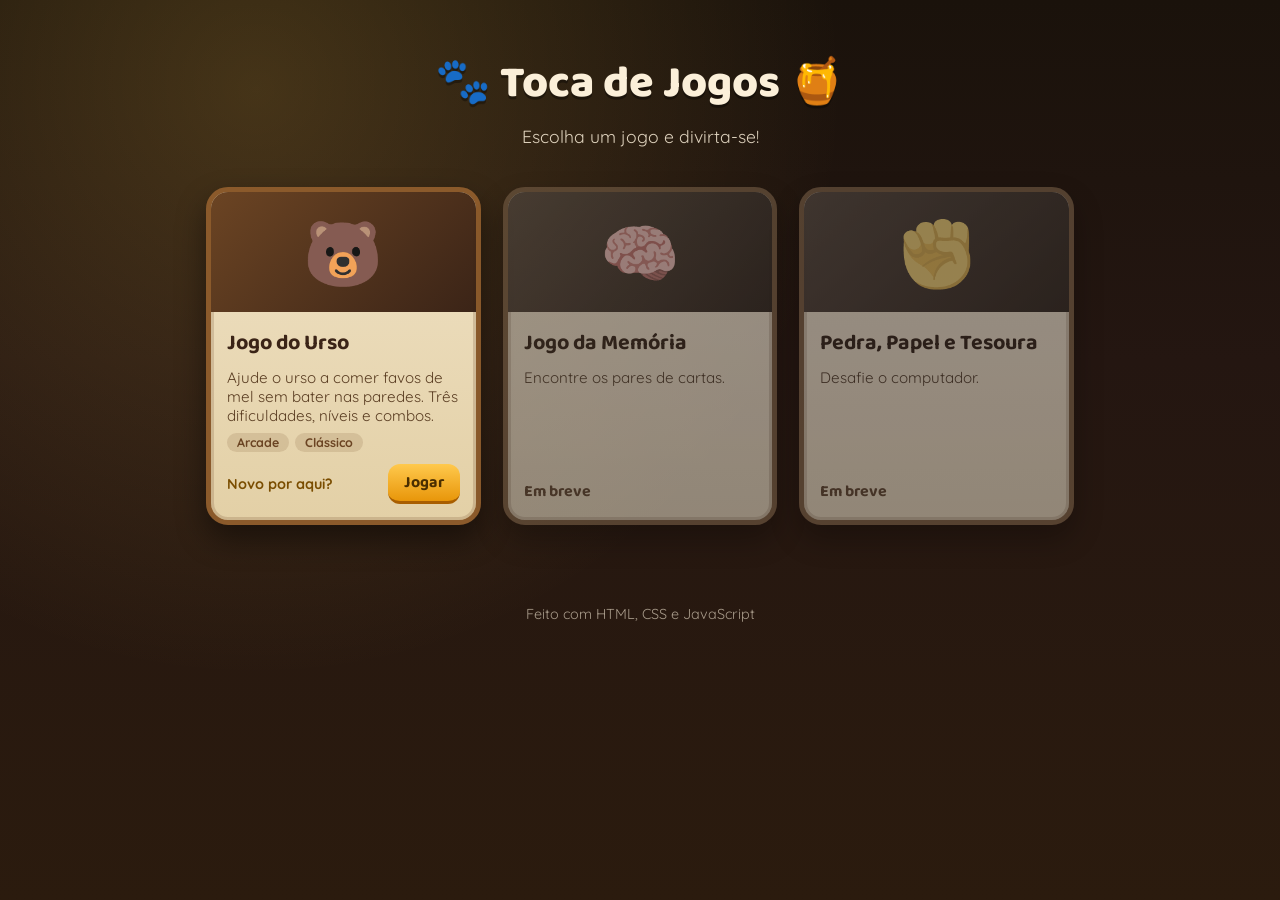
==== commit 34cc3975: "hgng" ====
--- a/index.html
+++ b/index.html
@@ -3,536 +3,120 @@
 <head>
 <meta charset="UTF-8">
 <meta name="viewport" content="width=device-width, initial-scale=1.0">
-<title>Jogo do Urso</title>
+<title>Toca de Jogos</title>
 <link rel="preconnect" href="https://fonts.googleapis.com">
 <link href="https://fonts.googleapis.com/css2?family=Baloo+2:wght@500;700;800&family=Quicksand:wght@500;600;700&display=swap" rel="stylesheet">
 <style>
 :root{
-  --caverna:#3B2417; --tronco:#6B4423; --tronco-claro:#8B5A2B; --floresta:#3B5D3A;
-  --mel:#E8960A; --mel-claro:#FFC94D; --texto-claro:#FBEFD9;
+  --caverna:#3B2417; --tronco:#6B4423; --tronco-claro:#8B5A2B;
+  --mel:#E8960A; --mel-claro:#FFC94D; --creme:#EFE1C4; --texto-claro:#FBEFD9;
 }
 *{box-sizing:border-box}
 body{
-  margin:0; min-height:100vh; display:flex; align-items:center; justify-content:center;
-  padding:30px 16px; font-family:'Quicksand',sans-serif; overflow-x:hidden;
-  background:radial-gradient(circle at 20% 15%, rgba(255,201,77,.2), transparent 45%),
-             linear-gradient(180deg,#1A120B 0%,#241611 35%,#2B1B0E 100%);
+  margin:0; min-height:100vh; font-family:'Quicksand',sans-serif; color:var(--texto-claro);
+  background:radial-gradient(circle at 20% 10%, rgba(255,201,77,.18), transparent 45%),
+             linear-gradient(180deg,#1A120B 0%,#241611 40%,#2B1B0E 100%);
 }
-body::before{
-  content:""; position:fixed; bottom:0; width:100%; height:200px; pointer-events:none; opacity:.55;
-  background-repeat:repeat-x; background-position:bottom;
-  background-image:
-    radial-gradient(ellipse 90px 150px at 10% 100%, #14100C 55%, transparent 58%),
-    radial-gradient(ellipse 110px 180px at 30% 100%, #14100C 55%, transparent 58%),
-    radial-gradient(ellipse 90px 140px at 55% 100%, #14100C 55%, transparent 58%),
-    radial-gradient(ellipse 110px 190px at 80% 100%, #14100C 55%, transparent 58%);
+header{text-align:center; padding:48px 16px 24px}
+h1{font-family:'Baloo 2',sans-serif; font-weight:800; font-size:2.8em; margin:0; text-shadow:0 3px 0 rgba(0,0,0,.35)}
+header p{margin:6px 0 0; font-size:1.1em; opacity:.85}
+
+main{max-width:900px; margin:0 auto; padding:16px 16px 60px}
+.grade{display:grid; grid-template-columns:repeat(auto-fill,minmax(240px,1fr)); gap:22px}
+
+.card{
+  display:flex; flex-direction:column; text-decoration:none; color:var(--caverna);
+  background:linear-gradient(180deg,#EFE1C4 0%,#E3D0A6 100%);
+  border:5px solid var(--tronco-claro); border-radius:22px; overflow:hidden;
+  box-shadow:0 14px 30px rgba(0,0,0,.45), inset 0 0 0 3px rgba(107,68,35,.2);
+  transition:transform .18s ease, box-shadow .18s ease;
 }
-h1{font-family:'Baloo 2',sans-serif; font-weight:800; color:var(--caverna); font-size:2.1em; margin:0 0 12px}
-.container{
-  position:relative; z-index:1; text-align:center; max-width:460px; width:100%;
-  background:linear-gradient(180deg,#EFE1C4 0%,#E3D0A6 100%);
-  padding:24px 26px 20px; border-radius:26px; border:6px solid var(--tronco-claro);
-  box-shadow:0 18px 40px rgba(0,0,0,.5), inset 0 0 0 3px rgba(107,68,35,.25);
+a.card:hover, a.card:focus-visible{transform:translateY(-6px) rotate(-.6deg); box-shadow:0 20px 36px rgba(0,0,0,.55); outline:none}
+a.card:focus-visible{outline:3px solid var(--mel-claro); outline-offset:3px}
+.capa{
+  display:flex; align-items:center; justify-content:center; height:120px; font-size:64px;
+  background:linear-gradient(135deg,#6B4423,#3B2417);
 }
-.container::before{content:"🐾"; position:absolute; font-size:28px; top:-16px; left:-14px; transform:rotate(-25deg)}
-.container::after{content:"🐾"; position:absolute; font-size:28px; bottom:-16px; right:-14px; transform:rotate(155deg)}
+.corpo{padding:14px 16px 16px; display:flex; flex-direction:column; gap:8px; flex:1}
+.corpo h2{margin:0; font-family:'Baloo 2',sans-serif; font-size:1.35em}
+.corpo p{margin:0; font-size:.95em; color:#5a3d22; flex:1}
+.tags{display:flex; gap:6px; flex-wrap:wrap}
+.tag{font-size:.78em; font-weight:700; padding:2px 10px; border-radius:20px; background:rgba(107,68,35,.15); color:var(--tronco)}
+.rodape{display:flex; justify-content:space-between; align-items:center; margin-top:4px}
+.recorde{font-weight:700; font-size:.9em; color:#7a4d00}
+.jogar{
+  font-family:'Baloo 2',sans-serif; font-weight:700; padding:6px 16px; border-radius:12px;
+  background:linear-gradient(180deg,var(--mel-claro),var(--mel)); border-bottom:3px solid #A85E00; color:#4A2E00;
+}
+.card.breve{opacity:.6; filter:grayscale(.5); cursor:default}
+.card.breve .capa{background:linear-gradient(135deg,#5b4a3d,#352a22)}
+.selo{font-family:'Baloo 2',sans-serif; font-weight:700; color:var(--tronco)}
 
-.info{display:grid; grid-template-columns:repeat(4,1fr); gap:6px; font-weight:700; font-size:.9em; color:var(--tronco)}
-.info div{background:rgba(107,68,35,.1); border-radius:10px; padding:5px 2px}
-.info small{display:block; font-weight:600; opacity:.8}
-.info span{font-family:'Baloo 2',sans-serif; font-size:1.3em; color:var(--mel); -webkit-text-stroke:.6px #7a4d00}
-
-.dificuldade{display:flex; justify-content:center; gap:6px; margin:12px 0 0}
-.dificuldade button{padding:6px 14px; font-size:14px; background:#D8C6A0; border-bottom-color:#A88B72; color:var(--caverna)}
-.dificuldade button.ativo{background:linear-gradient(180deg,var(--mel-claro),var(--mel)); border-bottom-color:#A85E00; color:#4A2E00}
-
-#canvas{
-  border:4px solid var(--tronco-claro); border-radius:14px; background:#EFE3C8;
-  display:block; max-width:100%; height:auto; margin:14px auto; touch-action:none;
-  box-shadow:inset 0 0 0 2px rgba(255,255,255,.5), 0 8px 18px rgba(36,22,17,.4);
-}
-button{
-  font-family:'Baloo 2',sans-serif; font-size:16px; font-weight:700; cursor:pointer;
-  background:linear-gradient(180deg,var(--mel-claro),var(--mel)); color:#4A2E00;
-  padding:10px 20px; border:none; border-bottom:4px solid #A85E00; border-radius:12px; margin:4px;
-  transition:transform .15s ease, filter .15s ease;
-}
-button:hover{filter:brightness(1.08); transform:translateY(-1px)}
-button:active{transform:translateY(2px); border-bottom-width:2px}
-button:focus-visible,.tecla:focus-visible{outline:3px solid var(--floresta); outline-offset:2px}
-
-.teclas{display:grid; grid-template-columns:repeat(3,52px); gap:6px; justify-content:center; margin:12px auto 4px}
-.tecla{
-  width:52px; height:52px; display:flex; align-items:center; justify-content:center;
-  background:linear-gradient(180deg,var(--tronco-claro),var(--tronco)); color:#F3E7CC;
-  border:none; border-bottom:4px solid #40260f; border-radius:14px; font-size:20px; cursor:pointer; padding:0; margin:0;
-  user-select:none; -webkit-user-select:none;
-}
-.tecla:active{background:#40260f; transform:translateY(2px); border-bottom-width:2px}
-.tecla.vazio{background:transparent; border:none; cursor:default; visibility:hidden}
-
-.instrucoes{
-  margin-top:16px; padding:12px 16px; background:rgba(232,150,10,.15); border:2px dashed var(--mel);
-  border-radius:14px; font-size:14px; color:#6E4B00; text-align:left;
-}
-.instrucoes h3{margin:0 0 6px; color:var(--caverna); font-family:'Baloo 2',sans-serif}
-.instrucoes p{margin:3px 0}
-@media (max-width:600px){
-  h1{font-size:1.6em} .container{padding:20px 14px 16px} .info{font-size:.8em}
-}
+footer{text-align:center; padding:20px; font-size:.9em; opacity:.6}
+@media (max-width:600px){ h1{font-size:2em} header{padding-top:32px} }
 </style>
 </head>
 <body>
-<div class="container">
-  <h1>&#128059; Jogo do Urso &#127855;</h1>
+<header>
+  <h1>🐾 Toca de Jogos 🍯</h1>
+  <p>Escolha um jogo e divirta-se!</p>
+</header>
 
-  <div class="info">
-    <div>Pontos<small></small><span id="pontos">0</span></div>
-    <div>Nível<small></small><span id="nivel">1</span></div>
-    <div>Combo<small></small><span id="combo">x1</span></div>
-    <div>Recorde<small></small><span id="recorde">0</span></div>
-  </div>
+<main>
+  <div class="grade" id="grade"></div>
+</main>
 
-  <div class="dificuldade" id="dificuldade">
-    <button data-d="facil" onclick="mudarDificuldade('facil')">Fácil</button>
-    <button data-d="normal" onclick="mudarDificuldade('normal')">Normal</button>
-    <button data-d="dificil" onclick="mudarDificuldade('dificil')">Difícil</button>
-  </div>
-
-  <canvas id="canvas" width="400" height="400" aria-label="Área do jogo"></canvas>
-
-  <div>
-    <button onclick="iniciarJogo()">Iniciar Jogo</button>
-    <button onclick="pausarJogo()">Pausar / Continuar</button>
-    <button id="btnSom" onclick="alternarSom()">🔊</button>
-  </div>
-
-  <div class="teclas">
-    <div class="tecla vazio"></div>
-    <button class="tecla" onclick="mudarDirecao('cima')" aria-label="Cima">&#9650;</button>
-    <div class="tecla vazio"></div>
-    <button class="tecla" onclick="mudarDirecao('esquerda')" aria-label="Esquerda">&#9668;</button>
-    <button class="tecla" onclick="mudarDirecao('baixo')" aria-label="Baixo">&#9660;</button>
-    <button class="tecla" onclick="mudarDirecao('direita')" aria-label="Direita">&#9658;</button>
-  </div>
-
-  <div class="instrucoes">
-    <h3>Como Jogar:</h3>
-    <p>Setas, WASD, botões ou deslize o dedo na tela. Enter inicia, Espaço/P pausa.</p>
-    <p>Coma favos &#127855; para crescer. Comer em sequência rápida aumenta o combo (até x5).</p>
-    <p>O pote dourado &#127855; vale 5 pontos, mas some em poucos segundos.</p>
-    <p>Fácil: as paredes te levam ao outro lado. Difícil: aparecem pedras a cada nível.</p>
-  </div>
-</div>
+<footer>Feito com HTML, CSS e JavaScript</footer>
 
 <script>
 //=============================
-// CONFIGURAÇÕES
+// CARDÁPIO: para adicionar um jogo, copie um bloco e edite
 //=============================
-const canvas = document.getElementById('canvas');
-const ctx = canvas.getContext('2d');
-const T = 20;                    // tamanho do quadrado
-const N = canvas.width / T;      // quadrados por lado
-const PONTOS_POR_NIVEL = 8;
-const JANELA_COMBO = 3000;       // ms para manter o combo
-const DURACAO_ESPECIAL = 5000;   // ms que o pote dourado fica na tela
+const JOGOS = [
+  {
+    titulo: 'Jogo do Urso',
+    descricao: 'Ajude o urso a comer favos de mel sem bater nas paredes. Três dificuldades, níveis e combos.',
+    emoji: '🐻',
+    url: 'jogos/cobrinha/index.html',
+    tags: ['Arcade', 'Clássico'],
+    chavesRecorde: ['urso_recorde_facil', 'urso_recorde_normal', 'urso_recorde_dificil']
+  },
+  { titulo: 'Jogo da Memória', descricao: 'Encontre os pares de cartas.', emoji: '🧠', emBreve: true },
+  { titulo: 'Pedra, Papel e Tesoura', descricao: 'Desafie o computador.', emoji: '✊', emBreve: true }
+];
 
-const DIFICULDADES = {
-  facil:   { vel: 200, atravessa: true,  pedras: false },
-  normal:  { vel: 150, atravessa: false, pedras: false },
-  dificil: { vel: 120, atravessa: false, pedras: true  }
-};
-const VETOR  = { cima:[0,-1], baixo:[0,1], esquerda:[-1,0], direita:[1,0] };
-const OPOSTO = { cima:'baixo', baixo:'cima', esquerda:'direita', direita:'esquerda' };
-
-//=============================
-// ESTADO
-//=============================
-let dificuldade = 'normal';
-let cobra = [], direcao = 'direita', fila = [];
-let comida = null, especial = null, pedras = [], popups = [];
-let pontos = 0, nivel = 1, combo = 1, ultimaComida = 0, contadorComidas = 0, recorde = 0;
-let estado = 'espera';           // espera | jogando | pausado | fim
-let timer = null, somLigado = true, audioCtx = null, mensagemFim = '';
-
-//=============================
-// RECORDE (um por dificuldade)
-//=============================
-function carregarRecorde(){
-  try { recorde = Number(localStorage.getItem('urso_recorde_' + dificuldade)) || 0; }
-  catch(e){ recorde = 0; }
-}
-function salvarRecorde(){
-  if(pontos > recorde){
-    recorde = pontos;
-    try { localStorage.setItem('urso_recorde_' + dificuldade, recorde); } catch(e){}
-  }
+// pega o maior recorde salvo (o jogo salva um por dificuldade)
+function melhorRecorde(chaves = []){
+  try{
+    const valores = chaves.map(c => Number(localStorage.getItem(c)) || 0);
+    return Math.max(0, ...valores);
+  }catch(e){ return 0; }
 }
 
-//=============================
-// SOM
-//=============================
-function som(freq, dur = 0.08, tipo = 'square'){
-  if(!somLigado) return;
-  try{
-    audioCtx = audioCtx || new (window.AudioContext || window.webkitAudioContext)();
-    const o = audioCtx.createOscillator(), g = audioCtx.createGain();
-    o.type = tipo; o.frequency.value = freq; g.gain.value = 0.05;
-    o.connect(g); g.connect(audioCtx.destination);
-    o.start(); o.stop(audioCtx.currentTime + dur);
-  }catch(e){}
-}
-function alternarSom(){
-  somLigado = !somLigado;
-  document.getElementById('btnSom').textContent = somLigado ? '🔊' : '🔇';
+function criarCard(jogo){
+  const el = document.createElement(jogo.emBreve ? 'div' : 'a');
+  el.className = 'card' + (jogo.emBreve ? ' breve' : '');
+  if(!jogo.emBreve) el.href = jogo.url;
+
+  const rec = melhorRecorde(jogo.chavesRecorde);
+  const tags = (jogo.tags || []).map(t => `<span class="tag">${t}</span>`).join('');
+  const rodape = jogo.emBreve
+    ? `<span class="selo">Em breve</span>`
+    : `<span class="recorde">${rec > 0 ? 'Recorde: ' + rec : 'Novo por aqui?'}</span><span class="jogar">Jogar</span>`;
+
+  el.innerHTML = `
+    <div class="capa" aria-hidden="true">${jogo.emoji}</div>
+    <div class="corpo">
+      <h2>${jogo.titulo}</h2>
+      <p>${jogo.descricao}</p>
+      <div class="tags">${tags}</div>
+      <div class="rodape">${rodape}</div>
+    </div>`;
+  return el;
 }
 
-//=============================
-// CONTROLE DO JOGO
-//=============================
-function resetar(){
-  cobra = [{x:10,y:10},{x:9,y:10},{x:8,y:10}];
-  direcao = 'direita'; fila = [];
-  pontos = 0; nivel = 1; combo = 1; ultimaComida = 0; contadorComidas = 0;
-  especial = null; pedras = []; popups = []; comida = null;
-  carregarRecorde();
-  gerarComida();
-  atualizarPainel();
-}
-
-function mudarDificuldade(d){
-  dificuldade = d;
-  clearTimeout(timer);
-  estado = 'espera';
-  document.querySelectorAll('#dificuldade button').forEach(b =>
-    b.classList.toggle('ativo', b.dataset.d === d));
-  resetar();
-}
-
-function iniciarJogo(){
-  clearTimeout(timer);
-  resetar();
-  estado = 'jogando';
-  agendar();
-}
-
-function velocidade(){
-  return Math.max(60, DIFICULDADES[dificuldade].vel - (nivel - 1) * 10);
-}
-
-// setTimeout encadeado: permite mudar a velocidade a cada nível
-function agendar(){
-  clearTimeout(timer);
-  timer = setTimeout(() => {
-    atualizarJogo();
-    if(estado === 'jogando') agendar();
-  }, velocidade());
-}
-
-function pausarJogo(){
-  if(estado === 'jogando'){
-    estado = 'pausado';
-    clearTimeout(timer);
-  } else if(estado === 'pausado'){
-    estado = 'jogando';
-    agendar();
-  }
-}
-
-//=============================
-// LÓGICA (um passo do jogo)
-//=============================
-function atualizarJogo(){
-  if(fila.length) direcao = fila.shift();
-
-  const cfg = DIFICULDADES[dificuldade];
-  const cabeca = { x: cobra[0].x + VETOR[direcao][0], y: cobra[0].y + VETOR[direcao][1] };
-
-  if(cfg.atravessa){
-    cabeca.x = (cabeca.x + N) % N;
-    cabeca.y = (cabeca.y + N) % N;
-  } else if(cabeca.x < 0 || cabeca.x >= N || cabeca.y < 0 || cabeca.y >= N){
-    return fimDeJogo();
-  }
-
-  const comeuMel = comida && cabeca.x === comida.x && cabeca.y === comida.y;
-  const comeuEsp = especial && cabeca.x === especial.x && cabeca.y === especial.y;
-  const crescendo = comeuMel || comeuEsp;
-
-  // se não vai crescer, a ponta do rabo sai do lugar, então pode ser pisada
-  const corpo = crescendo ? cobra : cobra.slice(0, -1);
-  const bateu = corpo.some(p => p.x === cabeca.x && p.y === cabeca.y) ||
-                pedras.some(p => p.x === cabeca.x && p.y === cabeca.y);
-  if(bateu) return fimDeJogo();
-
-  cobra.unshift(cabeca);
-
-  if(crescendo){
-    const agora = Date.now();
-    combo = (agora - ultimaComida < JANELA_COMBO) ? Math.min(combo + 1, 5) : 1;
-    ultimaComida = agora;
-
-    const ganho = (comeuEsp ? 5 : 1) * combo;
-    pontos += ganho;
-    popups.push({ x: cabeca.x, y: cabeca.y, texto: '+' + ganho, nasc: agora, cor: comeuEsp ? '#C97B00' : '#3B5D3A' });
-    som(comeuEsp ? 880 : 520 + combo * 60);
-
-    if(comeuEsp) especial = null;
-    if(comeuMel){
-      contadorComidas++;
-      gerarComida();
-      if(contadorComidas % 5 === 0) gerarEspecial();
-    }
-
-    const novoNivel = 1 + Math.floor(pontos / PONTOS_POR_NIVEL);
-    if(novoNivel > nivel){
-      nivel = novoNivel;
-      popups.push({ x: 7, y: 9, texto: 'Nível ' + nivel + '!', nasc: Date.now(), cor: '#8B5A2B', grande: true });
-      som(700, 0.25, 'triangle');
-      if(cfg.pedras) gerarPedra();
-    }
-    salvarRecorde();
-  } else {
-    cobra.pop();
-  }
-
-  if(especial && Date.now() > especial.expira) especial = null;
-  atualizarPainel();
-}
-
-function fimDeJogo(venceu = false){
-  estado = 'fim';
-  clearTimeout(timer);
-  mensagemFim = venceu ? 'VOCÊ VENCEU!' : 'FIM DE JOGO';
-  salvarRecorde();
-  atualizarPainel();
-  som(venceu ? 880 : 140, 0.4, venceu ? 'triangle' : 'sawtooth');
-}
-
-//=============================
-// POSIÇÕES LIVRES
-//=============================
-function celulasLivres(){
-  const ocupadas = new Set();
-  [...cobra, ...pedras, comida, especial].forEach(p => { if(p) ocupadas.add(p.x + ',' + p.y); });
-  const livres = [];
-  for(let x = 0; x < N; x++)
-    for(let y = 0; y < N; y++)
-      if(!ocupadas.has(x + ',' + y)) livres.push({x, y});
-  return livres;
-}
-function sortear(lista){ return lista[Math.floor(Math.random() * lista.length)]; }
-
-function gerarComida(){
-  const livres = celulasLivres();
-  if(!livres.length){ fimDeJogo(true); return; }
-  comida = sortear(livres);
-}
-function gerarEspecial(){
-  const livres = celulasLivres();
-  if(livres.length) especial = { ...sortear(livres), expira: Date.now() + DURACAO_ESPECIAL };
-}
-function gerarPedra(){
-  // nunca nasce perto da cabeça, para não ser injusto
-  const h = cobra[0];
-  const livres = celulasLivres().filter(p => Math.abs(p.x - h.x) + Math.abs(p.y - h.y) > 5);
-  if(livres.length) pedras.push(sortear(livres));
-}
-
-//=============================
-// ENTRADA
-//=============================
-function mudarDirecao(nova){
-  const ultima = fila.length ? fila[fila.length - 1] : direcao;
-  if(nova !== ultima && nova !== OPOSTO[ultima] && fila.length < 2) fila.push(nova);
-}
-
-document.addEventListener('keydown', function(e){
-  const mapa = { ArrowUp:'cima', w:'cima', W:'cima', ArrowDown:'baixo', s:'baixo', S:'baixo',
-                 ArrowLeft:'esquerda', a:'esquerda', A:'esquerda', ArrowRight:'direita', d:'direita', D:'direita' };
-  if(mapa[e.key]){ e.preventDefault(); mudarDirecao(mapa[e.key]); }
-  else if(e.key === ' ' || e.key === 'p' || e.key === 'P'){ e.preventDefault(); pausarJogo(); }
-  else if(e.key === 'Enter' && estado !== 'jogando'){ e.preventDefault(); iniciarJogo(); }
-});
-
-// deslizar o dedo no canvas
-let toqueIni = null;
-canvas.addEventListener('touchstart', e => { toqueIni = e.touches[0]; }, { passive: true });
-canvas.addEventListener('touchend', e => {
-  if(!toqueIni) return;
-  const t = e.changedTouches[0];
-  const dx = t.clientX - toqueIni.clientX, dy = t.clientY - toqueIni.clientY;
-  toqueIni = null;
-  if(Math.max(Math.abs(dx), Math.abs(dy)) < 20) return;
-  if(Math.abs(dx) > Math.abs(dy)) mudarDirecao(dx > 0 ? 'direita' : 'esquerda');
-  else mudarDirecao(dy > 0 ? 'baixo' : 'cima');
-});
-
-//=============================
-// PAINEL
-//=============================
-function atualizarPainel(){
-  document.getElementById('pontos').textContent = pontos;
-  document.getElementById('nivel').textContent = nivel;
-  document.getElementById('recorde').textContent = recorde;
-}
-
-//=============================
-// DESENHO (loop próprio, independe da velocidade do jogo)
-//=============================
-function retanguloArredondado(x, y, w, h, r){
-  ctx.beginPath();
-  ctx.moveTo(x + r, y);
-  ctx.arcTo(x + w, y, x + w, y + h, r);
-  ctx.arcTo(x + w, y + h, x, y + h, r);
-  ctx.arcTo(x, y + h, x, y, r);
-  ctx.arcTo(x, y, x + w, y, r);
-  ctx.closePath();
-}
-
-function desenharFundo(){
-  ctx.fillStyle = '#EFE3C8';
-  ctx.fillRect(0, 0, canvas.width, canvas.height);
-  ctx.strokeStyle = '#D8C6A0';
-  ctx.lineWidth = 0.5;
-  ctx.beginPath();
-  for(let i = 0; i <= N; i++){
-    ctx.moveTo(i * T, 0); ctx.lineTo(i * T, canvas.height);
-    ctx.moveTo(0, i * T); ctx.lineTo(canvas.width, i * T);
-  }
-  ctx.stroke();
-}
-
-function desenharCorpo(p, i){
-  const x = p.x * T + 1, y = p.y * T + 1, t = T - 2, cx = x + t / 2, cy = y + t / 2;
-  const par = i % 2 === 0;
-  const g = ctx.createRadialGradient(cx - 3, cy - 3, 1, cx, cy, T / 2);
-  g.addColorStop(0, par ? '#8B5A2B' : '#6B4423');
-  g.addColorStop(1, par ? '#5C3A1E' : '#42280F');
-  ctx.fillStyle = g;
-  retanguloArredondado(x, y, t, t, 8);
-  ctx.fill();
-}
-
-function desenharCabeca(p){
-  const cx = p.x * T + T / 2, cy = p.y * T + T / 2, r = T / 2;
-  const [dx, dy] = VETOR[direcao];
-  const px = -dy, py = dx;
-
-  ctx.fillStyle = '#5C3A1E'; // orelhas
-  [1, -1].forEach(s => {
-    ctx.beginPath();
-    ctx.arc(cx - dx * r * .3 + px * s * r * .75, cy - dy * r * .3 + py * s * r * .75, r * .35, 0, Math.PI * 2);
-    ctx.fill();
-  });
-
-  const g = ctx.createRadialGradient(cx - 3, cy - 3, 1, cx, cy, r + 1);
-  g.addColorStop(0, '#8B5A2B'); g.addColorStop(1, '#42280F');
-  ctx.fillStyle = g;
-  ctx.beginPath(); ctx.arc(cx, cy, r, 0, Math.PI * 2); ctx.fill();
-
-  const ang = Math.atan2(dy, dx);
-  ctx.fillStyle = '#D9B48C'; // focinho
-  ctx.beginPath(); ctx.ellipse(cx + dx * r * .7, cy + dy * r * .7, r * .55, r * .42, ang, 0, Math.PI * 2); ctx.fill();
-  ctx.fillStyle = '#1A1A1A'; // nariz
-  ctx.beginPath(); ctx.ellipse(cx + dx * (r + 2), cy + dy * (r + 2), 2.4, 1.7, ang, 0, Math.PI * 2); ctx.fill();
-
-  [1, -1].forEach(s => { // olhos
-    const ox = cx + dx + px * 4 * s, oy = cy + dy + py * 4 * s;
-    ctx.fillStyle = '#fff'; ctx.beginPath(); ctx.arc(ox, oy, 2, 0, Math.PI * 2); ctx.fill();
-    ctx.fillStyle = '#111'; ctx.beginPath(); ctx.arc(ox + dx * .6, oy + dy * .6, 1, 0, Math.PI * 2); ctx.fill();
-  });
-}
-
-function hexagono(cx, cy, raio){
-  ctx.beginPath();
-  for(let i = 0; i < 6; i++){
-    const a = Math.PI / 3 * i - Math.PI / 2;
-    const px = cx + raio * Math.cos(a), py = cy + raio * Math.sin(a);
-    if(i === 0) ctx.moveTo(px, py); else ctx.lineTo(px, py);
-  }
-  ctx.closePath();
-}
-
-function desenharMel(){
-  const cx = comida.x * T + T / 2, cy = comida.y * T + T / 2;
-  const pulso = 1 + Math.sin(Date.now() / 250) * 0.06;
-  const r = (T / 2 - 2) * pulso;
-  const g = ctx.createRadialGradient(cx - 2, cy - 2, 1, cx, cy, r + 2);
-  g.addColorStop(0, '#FFD166'); g.addColorStop(.6, '#F4A300'); g.addColorStop(1, '#C97B00');
-  ctx.fillStyle = g; hexagono(cx, cy, r); ctx.fill();
-  ctx.strokeStyle = '#A85E00'; ctx.lineWidth = 1; ctx.stroke();
-  ctx.strokeStyle = 'rgba(168,94,0,.5)'; ctx.lineWidth = .6; hexagono(cx, cy, r * .5); ctx.stroke();
-  ctx.fillStyle = 'rgba(255,255,255,.5)';
-  ctx.beginPath(); ctx.ellipse(cx - r / 3, cy - r / 3, r / 5, r / 8, -Math.PI / 5, 0, Math.PI * 2); ctx.fill();
-}
-
-function desenharEspecial(){
-  const restante = especial.expira - Date.now();
-  if(restante < 1500 && Math.floor(Date.now() / 150) % 2) return; // pisca antes de sumir
-  const cx = especial.x * T + T / 2, cy = especial.y * T + T / 2;
-  ctx.fillStyle = 'rgba(255,201,77,.45)';
-  ctx.beginPath(); ctx.arc(cx, cy, T / 2 + Math.sin(Date.now() / 120) * 2, 0, Math.PI * 2); ctx.fill();
-  ctx.font = '16px Arial'; ctx.textAlign = 'center'; ctx.textBaseline = 'middle';
-  ctx.fillStyle = '#000';
-  ctx.fillText('🍯', cx, cy + 1);
-}
-
-function desenharPedra(p){
-  const x = p.x * T + 1, y = p.y * T + 1, t = T - 2;
-  ctx.fillStyle = '#6E5849'; retanguloArredondado(x, y, t, t, 6); ctx.fill();
-  ctx.fillStyle = '#A88B72'; retanguloArredondado(x + 2, y + 2, t - 8, t - 10, 3); ctx.fill();
-}
-
-function desenharPopups(){
-  const agora = Date.now();
-  popups = popups.filter(p => agora - p.nasc < 900);
-  popups.forEach(p => {
-    const k = (agora - p.nasc) / 900;
-    ctx.globalAlpha = 1 - k;
-    ctx.fillStyle = p.cor;
-    ctx.font = (p.grande ? 'bold 28px' : 'bold 16px') + ' "Baloo 2", Arial';
-    ctx.textAlign = 'center'; ctx.textBaseline = 'middle';
-    ctx.fillText(p.texto, p.x * T + T / 2, p.y * T - k * 24);
-  });
-  ctx.globalAlpha = 1;
-}
-
-function sobreposicao(titulo, subtitulo, cor = '#FFC94D'){
-  ctx.fillStyle = 'rgba(36,22,17,.8)';
-  ctx.fillRect(0, 0, canvas.width, canvas.height);
-  ctx.textAlign = 'center'; ctx.textBaseline = 'alphabetic';
-  ctx.fillStyle = cor; ctx.font = 'bold 38px "Baloo 2", Arial';
-  ctx.fillText(titulo, canvas.width / 2, canvas.height / 2 - 6);
-  ctx.fillStyle = '#FBEFD9'; ctx.font = '18px Quicksand, Arial';
-  ctx.fillText(subtitulo, canvas.width / 2, canvas.height / 2 + 28);
-}
-
-function desenhar(){
-  desenharFundo();
-  pedras.forEach(desenharPedra);
-  if(comida) desenharMel();
-  if(especial) desenharEspecial();
-  for(let i = cobra.length - 1; i >= 1; i--) desenharCorpo(cobra[i], i);
-  desenharCabeca(cobra[0]);
-  desenharPopups();
-
-  // combo na tela de info expira sozinho
-  const comboAtivo = (estado === 'jogando' && Date.now() - ultimaComida < JANELA_COMBO) ? combo : 1;
-  document.getElementById('combo').textContent = 'x' + comboAtivo;
-
-  if(estado === 'espera') sobreposicao('Pronto?', 'Aperte Enter ou "Iniciar Jogo"');
-  else if(estado === 'pausado') sobreposicao('PAUSADO', 'Espaço para continuar', '#FBEFD9');
-  else if(estado === 'fim') sobreposicao(mensagemFim, 'Pontos: ' + pontos + '  •  Nível ' + nivel + '  •  Enter para jogar de novo');
-
-  requestAnimationFrame(desenhar);
-}
-
-//=============================
-// INÍCIO
-//=============================
-mudarDificuldade('normal');
-requestAnimationFrame(desenhar);
+const grade = document.getElementById('grade');
+JOGOS.forEach(j => grade.appendChild(criarCard(j)));
 </script>
 </body>
 </html>
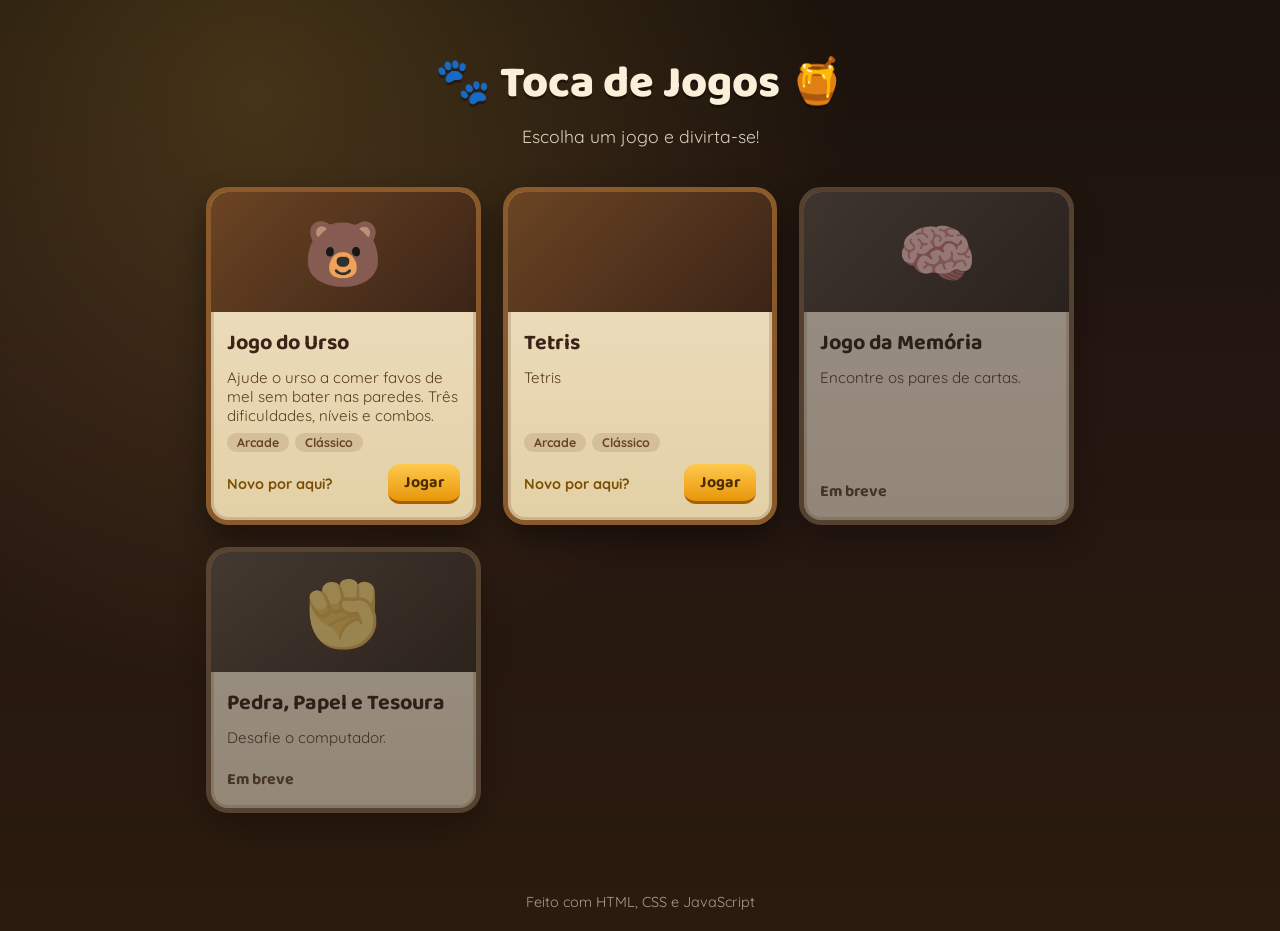
==== commit 7164ea8e: "samba de uma nota só" ====
--- a/index.html
+++ b/index.html
@@ -77,9 +77,17 @@
     titulo: 'Jogo do Urso',
     descricao: 'Ajude o urso a comer favos de mel sem bater nas paredes. Três dificuldades, níveis e combos.',
     emoji: '🐻',
-    url: 'jogos/cobrinha/index.html',
+    url: 'jogos/cobrinha',
     tags: ['Arcade', 'Clássico'],
     chavesRecorde: ['urso_recorde_facil', 'urso_recorde_normal', 'urso_recorde_dificil']
+  },
+  {
+    titulo: 'Tetris',
+    descricao: 'Tetris',
+    emoji: '',
+    url: 'jogos/tetris',
+    tags: ['Arcade', 'Clássico'],
+    chavesRecorde: ['tetris_recorde_facil', 'tetris_recorde_normal', 'tetris_recorde_dificil']
   },
   { titulo: 'Jogo da Memória', descricao: 'Encontre os pares de cartas.', emoji: '🧠', emBreve: true },
   { titulo: 'Pedra, Papel e Tesoura', descricao: 'Desafie o computador.', emoji: '✊', emBreve: true }
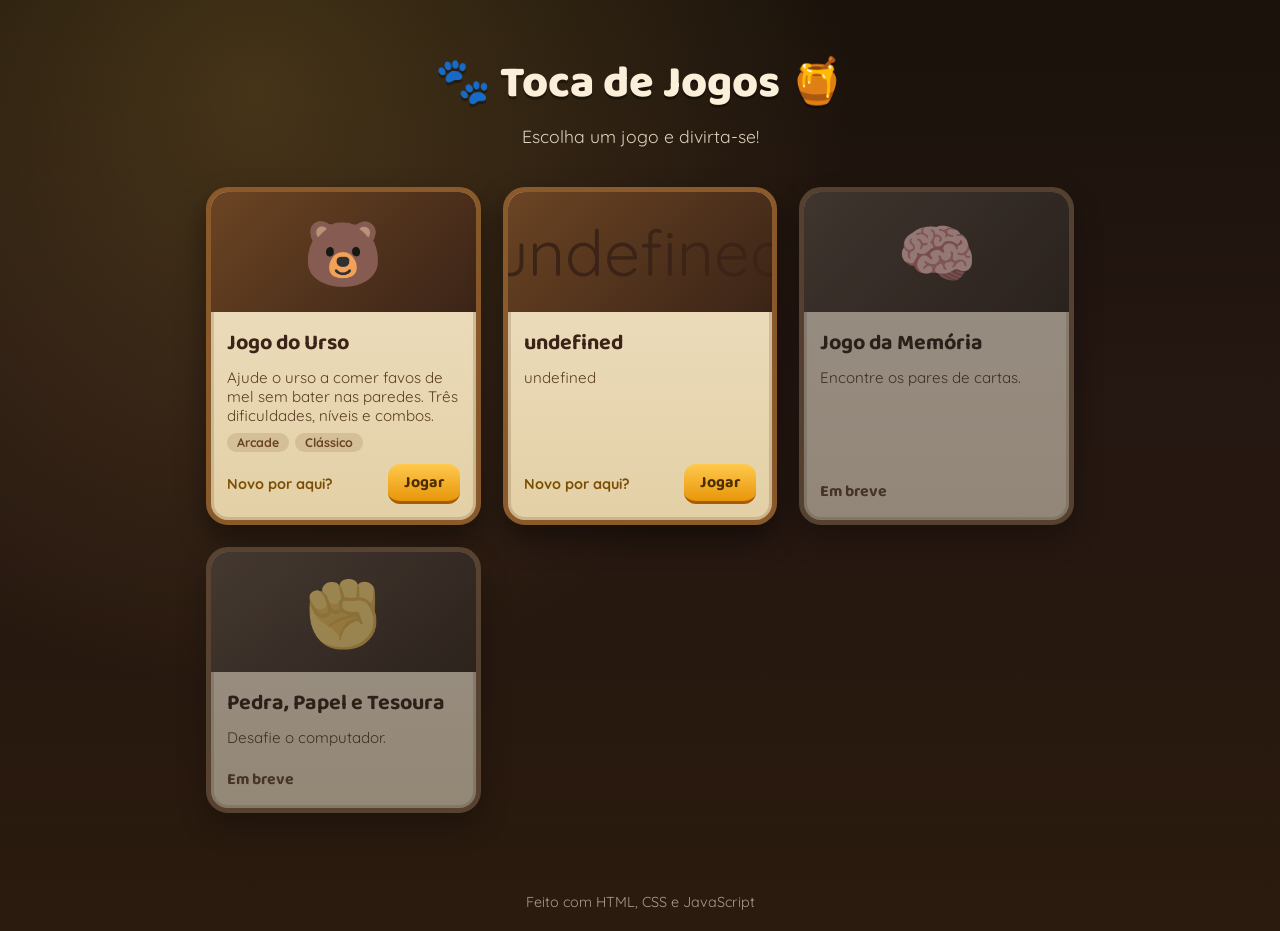
==== commit 76f2dd8e: "lassan" ====
--- a/index.html
+++ b/index.html
@@ -82,12 +82,7 @@
     chavesRecorde: ['urso_recorde_facil', 'urso_recorde_normal', 'urso_recorde_dificil']
   },
   {
-    titulo: 'Tetris',
-    descricao: 'Tetris',
-    emoji: '',
     url: 'jogos/tetris',
-    tags: ['Arcade', 'Clássico'],
-    chavesRecorde: ['tetris_recorde_facil', 'tetris_recorde_normal', 'tetris_recorde_dificil']
   },
   { titulo: 'Jogo da Memória', descricao: 'Encontre os pares de cartas.', emoji: '🧠', emBreve: true },
   { titulo: 'Pedra, Papel e Tesoura', descricao: 'Desafie o computador.', emoji: '✊', emBreve: true }
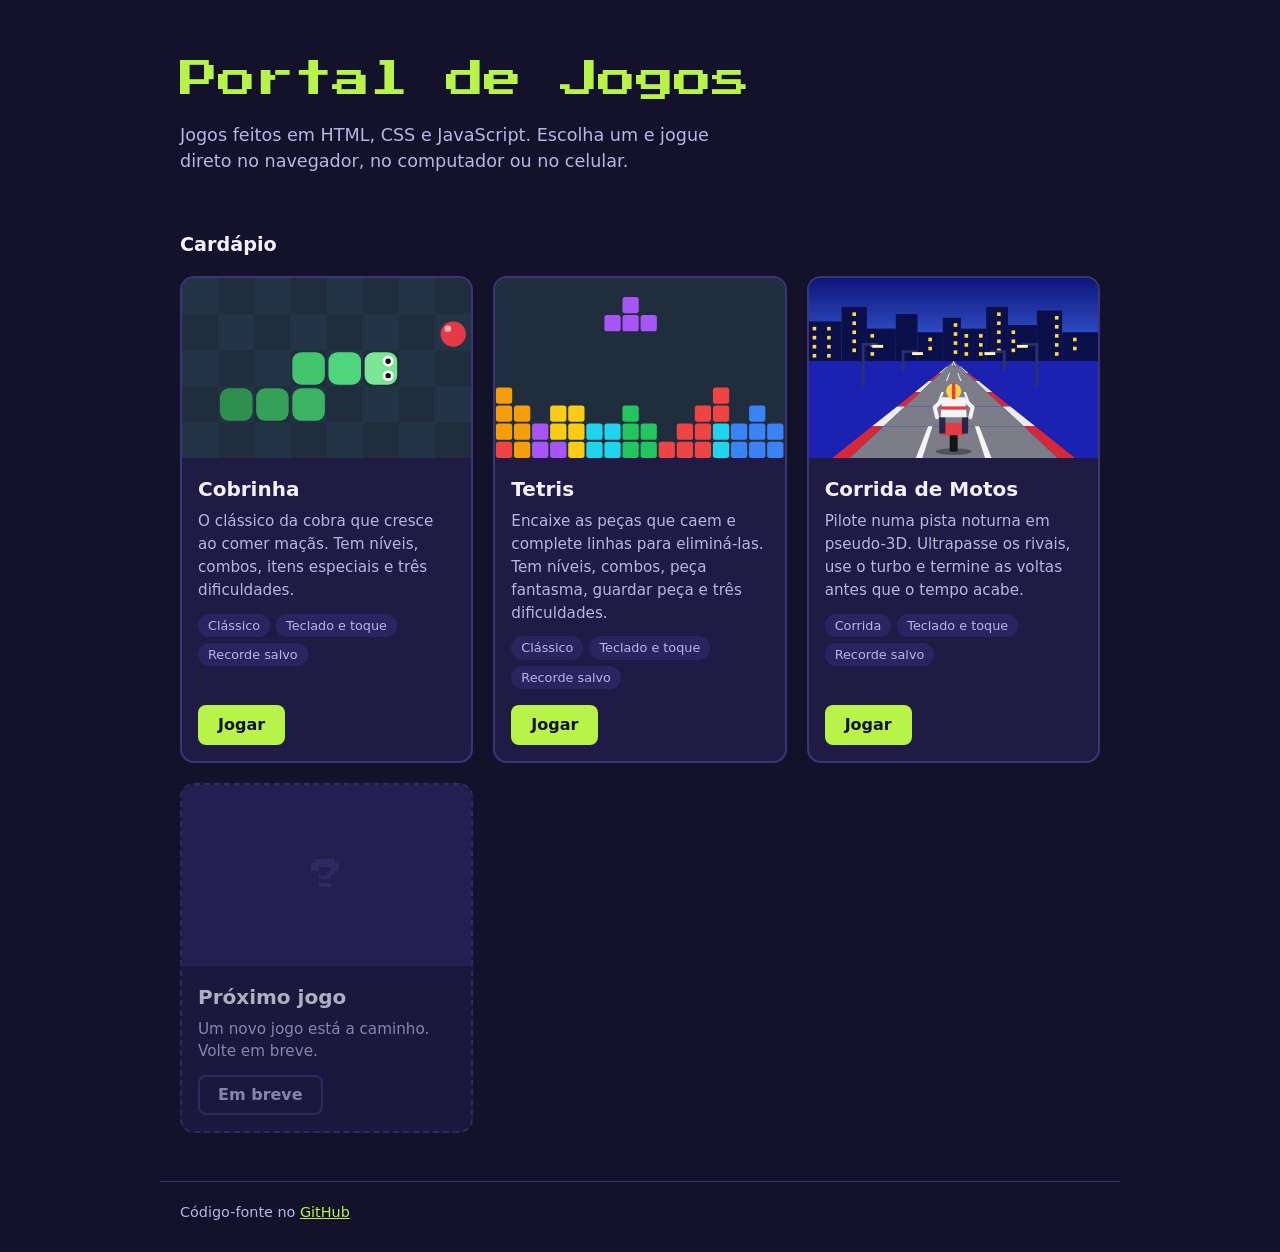
==== commit fb2f2080: "fgh" ====
--- a/index.html
+++ b/index.html
@@ -1,125 +1,513 @@
 <!DOCTYPE html>
 <html lang="pt-br">
-<head>
-<meta charset="UTF-8">
-<meta name="viewport" content="width=device-width, initial-scale=1.0">
-<title>Toca de Jogos</title>
-<link rel="preconnect" href="https://fonts.googleapis.com">
-<link href="https://fonts.googleapis.com/css2?family=Baloo+2:wght@500;700;800&family=Quicksand:wght@500;600;700&display=swap" rel="stylesheet">
-<style>
-:root{
-  --caverna:#3B2417; --tronco:#6B4423; --tronco-claro:#8B5A2B;
-  --mel:#E8960A; --mel-claro:#FFC94D; --creme:#EFE1C4; --texto-claro:#FBEFD9;
-}
-*{box-sizing:border-box}
-body{
-  margin:0; min-height:100vh; font-family:'Quicksand',sans-serif; color:var(--texto-claro);
-  background:radial-gradient(circle at 20% 10%, rgba(255,201,77,.18), transparent 45%),
-             linear-gradient(180deg,#1A120B 0%,#241611 40%,#2B1B0E 100%);
-}
-header{text-align:center; padding:48px 16px 24px}
-h1{font-family:'Baloo 2',sans-serif; font-weight:800; font-size:2.8em; margin:0; text-shadow:0 3px 0 rgba(0,0,0,.35)}
-header p{margin:6px 0 0; font-size:1.1em; opacity:.85}
-
-main{max-width:900px; margin:0 auto; padding:16px 16px 60px}
-.grade{display:grid; grid-template-columns:repeat(auto-fill,minmax(240px,1fr)); gap:22px}
-
-.card{
-  display:flex; flex-direction:column; text-decoration:none; color:var(--caverna);
-  background:linear-gradient(180deg,#EFE1C4 0%,#E3D0A6 100%);
-  border:5px solid var(--tronco-claro); border-radius:22px; overflow:hidden;
-  box-shadow:0 14px 30px rgba(0,0,0,.45), inset 0 0 0 3px rgba(107,68,35,.2);
-  transition:transform .18s ease, box-shadow .18s ease;
-}
-a.card:hover, a.card:focus-visible{transform:translateY(-6px) rotate(-.6deg); box-shadow:0 20px 36px rgba(0,0,0,.55); outline:none}
-a.card:focus-visible{outline:3px solid var(--mel-claro); outline-offset:3px}
-.capa{
-  display:flex; align-items:center; justify-content:center; height:120px; font-size:64px;
-  background:linear-gradient(135deg,#6B4423,#3B2417);
-}
-.corpo{padding:14px 16px 16px; display:flex; flex-direction:column; gap:8px; flex:1}
-.corpo h2{margin:0; font-family:'Baloo 2',sans-serif; font-size:1.35em}
-.corpo p{margin:0; font-size:.95em; color:#5a3d22; flex:1}
-.tags{display:flex; gap:6px; flex-wrap:wrap}
-.tag{font-size:.78em; font-weight:700; padding:2px 10px; border-radius:20px; background:rgba(107,68,35,.15); color:var(--tronco)}
-.rodape{display:flex; justify-content:space-between; align-items:center; margin-top:4px}
-.recorde{font-weight:700; font-size:.9em; color:#7a4d00}
-.jogar{
-  font-family:'Baloo 2',sans-serif; font-weight:700; padding:6px 16px; border-radius:12px;
-  background:linear-gradient(180deg,var(--mel-claro),var(--mel)); border-bottom:3px solid #A85E00; color:#4A2E00;
-}
-.card.breve{opacity:.6; filter:grayscale(.5); cursor:default}
-.card.breve .capa{background:linear-gradient(135deg,#5b4a3d,#352a22)}
-.selo{font-family:'Baloo 2',sans-serif; font-weight:700; color:var(--tronco)}
-
-footer{text-align:center; padding:20px; font-size:.9em; opacity:.6}
-@media (max-width:600px){ h1{font-size:2em} header{padding-top:32px} }
-</style>
-</head>
-<body>
-<header>
-  <h1>🐾 Toca de Jogos 🍯</h1>
-  <p>Escolha um jogo e divirta-se!</p>
-</header>
-
-<main>
-  <div class="grade" id="grade"></div>
-</main>
-
-<footer>Feito com HTML, CSS e JavaScript</footer>
-
-<script>
-//=============================
-// CARDÁPIO: para adicionar um jogo, copie um bloco e edite
-//=============================
-const JOGOS = [
-  {
-    titulo: 'Jogo do Urso',
-    descricao: 'Ajude o urso a comer favos de mel sem bater nas paredes. Três dificuldades, níveis e combos.',
-    emoji: '🐻',
-    url: 'jogos/cobrinha',
-    tags: ['Arcade', 'Clássico'],
-    chavesRecorde: ['urso_recorde_facil', 'urso_recorde_normal', 'urso_recorde_dificil']
-  },
-  {
-    url: 'jogos/tetris',
-  },
-  { titulo: 'Jogo da Memória', descricao: 'Encontre os pares de cartas.', emoji: '🧠', emBreve: true },
-  { titulo: 'Pedra, Papel e Tesoura', descricao: 'Desafie o computador.', emoji: '✊', emBreve: true }
-];
-
-// pega o maior recorde salvo (o jogo salva um por dificuldade)
-function melhorRecorde(chaves = []){
-  try{
-    const valores = chaves.map(c => Number(localStorage.getItem(c)) || 0);
-    return Math.max(0, ...valores);
-  }catch(e){ return 0; }
-}
-
-function criarCard(jogo){
-  const el = document.createElement(jogo.emBreve ? 'div' : 'a');
-  el.className = 'card' + (jogo.emBreve ? ' breve' : '');
-  if(!jogo.emBreve) el.href = jogo.url;
-
-  const rec = melhorRecorde(jogo.chavesRecorde);
-  const tags = (jogo.tags || []).map(t => `<span class="tag">${t}</span>`).join('');
-  const rodape = jogo.emBreve
-    ? `<span class="selo">Em breve</span>`
-    : `<span class="recorde">${rec > 0 ? 'Recorde: ' + rec : 'Novo por aqui?'}</span><span class="jogar">Jogar</span>`;
-
-  el.innerHTML = `
-    <div class="capa" aria-hidden="true">${jogo.emoji}</div>
-    <div class="corpo">
-      <h2>${jogo.titulo}</h2>
-      <p>${jogo.descricao}</p>
-      <div class="tags">${tags}</div>
-      <div class="rodape">${rodape}</div>
-    </div>`;
-  return el;
-}
-
-const grade = document.getElementById('grade');
-JOGOS.forEach(j => grade.appendChild(criarCard(j)));
-</script>
-</body>
+    <head>
+        <meta charset="UTF-8">
+        <meta name="viewport" content="width=device-width, initial-scale=1.0">
+        <meta name="description" content="Portal de jogos feitos em HTML, CSS e JavaScript. Escolha um jogo e jogue direto no navegador.">
+        <title>Portal de Jogos</title>
+
+        <!-- Fonte só do título. Se não carregar, o navegador usa "monospace". -->
+        <link rel="preconnect" href="https://fonts.googleapis.com">
+        <link rel="preconnect" href="https://fonts.gstatic.com" crossorigin>
+        <link href="https://fonts.googleapis.com/css2?family=Press+Start+2P&display=swap" rel="stylesheet">
+
+        <style>
+            /* =========================================
+               PORTAL DE JOGOS - estilos da página inicial
+               ========================================= */
+
+            :root {
+                --fundo: #14122b;
+                --superficie: #1f1b45;
+                --superficie-clara: #2a2560;
+                --borda: #3a3478;
+                --texto: #f2f0ff;
+                --texto-suave: #b9b4e6;
+                --destaque: #b8f34a;      /* verde da cobrinha */
+                --destaque-texto: #14122b;
+            }
+
+            * {
+                box-sizing: border-box;
+            }
+
+            body {
+                margin: 0;
+                min-height: 100vh;
+                display: flex;
+                flex-direction: column;
+                background-color: var(--fundo);
+                color: var(--texto);
+                font-family: system-ui, -apple-system, 'Segoe UI', Roboto, Arial, sans-serif;
+                line-height: 1.5;
+            }
+
+            /* ---------- TOPO ---------- */
+            .topo,
+            main,
+            .rodape {
+                width: 100%;
+                max-width: 960px;
+                margin: 0 auto;
+                padding-left: 20px;
+                padding-right: 20px;
+            }
+
+            .topo {
+                padding-top: 56px;
+                padding-bottom: 24px;
+            }
+
+            .topo h1 {
+                margin: 0 0 16px;
+                font-family: 'Press Start 2P', monospace;
+                font-size: clamp(1.4rem, 5vw, 2.4rem);
+                line-height: 1.3;
+                font-weight: normal;
+                color: var(--destaque);
+            }
+
+            .topo p {
+                margin: 0;
+                max-width: 52ch;
+                font-size: 1.1rem;
+                color: var(--texto-suave);
+            }
+
+            /* ---------- CARDÁPIO ---------- */
+            main {
+                flex: 1;
+                padding-bottom: 48px;
+            }
+
+            .titulo-secao {
+                margin: 32px 0 16px;
+                font-size: 1.2rem;
+                color: var(--texto);
+            }
+
+            .cardapio {
+                list-style: none;
+                margin: 0;
+                padding: 0;
+                display: grid;
+                grid-template-columns: repeat(auto-fill, minmax(260px, 1fr));
+                gap: 20px;
+            }
+
+            .jogo {
+                display: flex;
+                flex-direction: column;
+                height: 100%;
+                overflow: hidden;
+                background-color: var(--superficie);
+                border: 2px solid var(--borda);
+                border-radius: 14px;
+                color: inherit;
+                text-decoration: none;
+                transition: transform 0.15s ease, border-color 0.15s ease;
+            }
+
+            a.jogo:hover {
+                transform: translateY(-4px);
+                border-color: var(--destaque);
+            }
+
+            a.jogo:focus-visible {
+                outline: 3px solid var(--destaque);
+                outline-offset: 3px;
+            }
+
+            .miniatura {
+                display: block;
+                width: 100%;
+                aspect-ratio: 16 / 10;
+                background-color: #1f2d3d;
+            }
+
+            .jogo-corpo {
+                display: flex;
+                flex-direction: column;
+                flex: 1;
+                padding: 16px;
+            }
+
+            .jogo-corpo h3 {
+                margin: 0 0 6px;
+                font-size: 1.25rem;
+            }
+
+            .jogo-corpo p {
+                margin: 0 0 12px;
+                color: var(--texto-suave);
+                font-size: 0.95rem;
+            }
+
+            .etiquetas {
+                list-style: none;
+                margin: 0 0 16px;
+                padding: 0;
+                display: flex;
+                flex-wrap: wrap;
+                gap: 6px;
+            }
+
+            .etiquetas li {
+                padding: 2px 10px;
+                border-radius: 999px;
+                background-color: var(--superficie-clara);
+                font-size: 0.8rem;
+                color: var(--texto-suave);
+            }
+
+            /* botão "Jogar" fica sempre no pé do card */
+            .jogar {
+                margin-top: auto;
+                align-self: flex-start;
+                padding: 8px 20px;
+                border-radius: 8px;
+                background-color: var(--destaque);
+                color: var(--destaque-texto);
+                font-weight: bold;
+            }
+
+            /* ---------- CARD "EM BREVE" ---------- */
+            .jogo.em-breve {
+                border-style: dashed;
+                opacity: 0.7;
+            }
+
+            .miniatura.vazia {
+                display: flex;
+                align-items: center;
+                justify-content: center;
+                background-color: var(--superficie-clara);
+                font-family: 'Press Start 2P', monospace;
+                font-size: 2rem;
+                color: var(--borda);
+            }
+
+            .em-breve .jogar {
+                background-color: transparent;
+                border: 2px solid var(--borda);
+                color: var(--texto-suave);
+                padding: 6px 18px;
+            }
+
+            /* ---------- RODAPÉ ---------- */
+            .rodape {
+                padding-top: 20px;
+                padding-bottom: 28px;
+                border-top: 1px solid var(--borda);
+                font-size: 0.9rem;
+                color: var(--texto-suave);
+            }
+
+            .rodape p {
+                margin: 0;
+            }
+
+            .rodape a {
+                color: var(--destaque);
+            }
+
+            /* ---------- ACESSIBILIDADE ---------- */
+            @media (prefers-reduced-motion: reduce) {
+                .jogo {
+                    transition: none;
+                }
+                a.jogo:hover {
+                    transform: none;
+                }
+            }
+
+            @media (max-width: 600px) {
+                .topo {
+                    padding-top: 36px;
+                }
+            }
+        </style>
+    </head>
+    <body>
+
+        <header class="topo">
+            <h1>Portal de Jogos</h1>
+            <p>Jogos feitos em HTML, CSS e JavaScript. Escolha um e jogue direto no navegador, no computador ou no celular.</p>
+        </header>
+
+        <main>
+            <h2 class="titulo-secao">Cardápio</h2>
+
+            <ul class="cardapio">
+
+                <!-- ===== JOGO: COBRINHA ===== -->
+                <li>
+                    <a class="jogo" href="jogos/cobrinha/">
+                        <svg class="miniatura" viewBox="0 0 160 100" aria-hidden="true" focusable="false">
+                            <defs>
+                                <pattern id="xadrez" width="40" height="40" patternUnits="userSpaceOnUse">
+                                    <rect width="40" height="40" fill="#1f2d3d"/>
+                                    <rect width="20" height="20" fill="#243447"/>
+                                    <rect x="20" y="20" width="20" height="20" fill="#243447"/>
+                                </pattern>
+                            </defs>
+                            <rect width="160" height="100" fill="url(#xadrez)"/>
+
+                            <!-- corpo da cobra -->
+                            <rect x="21" y="61" width="18" height="18" rx="5" fill="#2f8f4e"/>
+                            <rect x="41" y="61" width="18" height="18" rx="5" fill="#35a057"/>
+                            <rect x="61" y="61" width="18" height="18" rx="5" fill="#3cb263"/>
+                            <rect x="61" y="41" width="18" height="18" rx="5" fill="#44c46f"/>
+                            <rect x="81" y="41" width="18" height="18" rx="5" fill="#4fd57b"/>
+                            <!-- cabeça -->
+                            <rect x="101" y="41" width="18" height="18" rx="5" fill="#7be495"/>
+                            <circle cx="114" cy="46" r="3" fill="#fff"/><circle cx="114" cy="46" r="1.5" fill="#111"/>
+                            <circle cx="114" cy="54" r="3" fill="#fff"/><circle cx="114" cy="54" r="1.5" fill="#111"/>
+
+                            <!-- maçã -->
+                            <circle cx="150" cy="31" r="7" fill="#e63946"/>
+                            <circle cx="147" cy="28" r="1.8" fill="rgba(255,255,255,0.6)"/>
+                        </svg>
+
+                        <div class="jogo-corpo">
+                            <h3>Cobrinha</h3>
+                            <p>O clássico da cobra que cresce ao comer maçãs. Tem níveis, combos, itens especiais e três dificuldades.</p>
+                            <ul class="etiquetas">
+                                <li>Clássico</li>
+                                <li>Teclado e toque</li>
+                                <li>Recorde salvo</li>
+                            </ul>
+                            <span class="jogar">Jogar</span>
+                        </div>
+                    </a>
+                </li>
+
+                <!-- ===== JOGO: TETRIS ===== -->
+                <li>
+                    <a class="jogo" href="jogos/tetris/">
+                        <svg class="miniatura" viewBox="0 0 160 100" aria-hidden="true" focusable="false">
+                            <rect width="160" height="100" fill="#1f2d3d"/>
+                            <rect x="70.5" y="10.5" width="9" height="9" rx="1.5" fill="#a855f7"/>
+                            <rect x="60.5" y="20.5" width="9" height="9" rx="1.5" fill="#a855f7"/>
+                            <rect x="70.5" y="20.5" width="9" height="9" rx="1.5" fill="#a855f7"/>
+                            <rect x="80.5" y="20.5" width="9" height="9" rx="1.5" fill="#a855f7"/>
+                            <rect x="0.5" y="60.5" width="9" height="9" rx="1.5" fill="#f59e0b"/>
+                            <rect x="120.5" y="60.5" width="9" height="9" rx="1.5" fill="#ef4444"/>
+                            <rect x="0.5" y="70.5" width="9" height="9" rx="1.5" fill="#f59e0b"/>
+                            <rect x="10.5" y="70.5" width="9" height="9" rx="1.5" fill="#f59e0b"/>
+                            <rect x="30.5" y="70.5" width="9" height="9" rx="1.5" fill="#facc15"/>
+                            <rect x="40.5" y="70.5" width="9" height="9" rx="1.5" fill="#facc15"/>
+                            <rect x="70.5" y="70.5" width="9" height="9" rx="1.5" fill="#22c55e"/>
+                            <rect x="110.5" y="70.5" width="9" height="9" rx="1.5" fill="#ef4444"/>
+                            <rect x="120.5" y="70.5" width="9" height="9" rx="1.5" fill="#ef4444"/>
+                            <rect x="140.5" y="70.5" width="9" height="9" rx="1.5" fill="#3b82f6"/>
+                            <rect x="0.5" y="80.5" width="9" height="9" rx="1.5" fill="#f59e0b"/>
+                            <rect x="10.5" y="80.5" width="9" height="9" rx="1.5" fill="#f59e0b"/>
+                            <rect x="20.5" y="80.5" width="9" height="9" rx="1.5" fill="#a855f7"/>
+                            <rect x="30.5" y="80.5" width="9" height="9" rx="1.5" fill="#facc15"/>
+                            <rect x="40.5" y="80.5" width="9" height="9" rx="1.5" fill="#facc15"/>
+                            <rect x="50.5" y="80.5" width="9" height="9" rx="1.5" fill="#22d3ee"/>
+                            <rect x="60.5" y="80.5" width="9" height="9" rx="1.5" fill="#22d3ee"/>
+                            <rect x="70.5" y="80.5" width="9" height="9" rx="1.5" fill="#22c55e"/>
+                            <rect x="80.5" y="80.5" width="9" height="9" rx="1.5" fill="#22c55e"/>
+                            <rect x="100.5" y="80.5" width="9" height="9" rx="1.5" fill="#ef4444"/>
+                            <rect x="110.5" y="80.5" width="9" height="9" rx="1.5" fill="#ef4444"/>
+                            <rect x="120.5" y="80.5" width="9" height="9" rx="1.5" fill="#22d3ee"/>
+                            <rect x="130.5" y="80.5" width="9" height="9" rx="1.5" fill="#3b82f6"/>
+                            <rect x="140.5" y="80.5" width="9" height="9" rx="1.5" fill="#3b82f6"/>
+                            <rect x="150.5" y="80.5" width="9" height="9" rx="1.5" fill="#3b82f6"/>
+                            <rect x="0.5" y="90.5" width="9" height="9" rx="1.5" fill="#ef4444"/>
+                            <rect x="10.5" y="90.5" width="9" height="9" rx="1.5" fill="#f59e0b"/>
+                            <rect x="20.5" y="90.5" width="9" height="9" rx="1.5" fill="#a855f7"/>
+                            <rect x="30.5" y="90.5" width="9" height="9" rx="1.5" fill="#a855f7"/>
+                            <rect x="40.5" y="90.5" width="9" height="9" rx="1.5" fill="#facc15"/>
+                            <rect x="50.5" y="90.5" width="9" height="9" rx="1.5" fill="#22d3ee"/>
+                            <rect x="60.5" y="90.5" width="9" height="9" rx="1.5" fill="#22d3ee"/>
+                            <rect x="70.5" y="90.5" width="9" height="9" rx="1.5" fill="#22c55e"/>
+                            <rect x="80.5" y="90.5" width="9" height="9" rx="1.5" fill="#22c55e"/>
+                            <rect x="90.5" y="90.5" width="9" height="9" rx="1.5" fill="#ef4444"/>
+                            <rect x="100.5" y="90.5" width="9" height="9" rx="1.5" fill="#ef4444"/>
+                            <rect x="110.5" y="90.5" width="9" height="9" rx="1.5" fill="#ef4444"/>
+                            <rect x="120.5" y="90.5" width="9" height="9" rx="1.5" fill="#22d3ee"/>
+                            <rect x="130.5" y="90.5" width="9" height="9" rx="1.5" fill="#3b82f6"/>
+                            <rect x="140.5" y="90.5" width="9" height="9" rx="1.5" fill="#3b82f6"/>
+                            <rect x="150.5" y="90.5" width="9" height="9" rx="1.5" fill="#3b82f6"/>
+                        </svg>
+
+                        <div class="jogo-corpo">
+                            <h3>Tetris</h3>
+                            <p>Encaixe as peças que caem e complete linhas para eliminá-las. Tem níveis, combos, peça fantasma, guardar peça e três dificuldades.</p>
+                            <ul class="etiquetas">
+                                <li>Clássico</li>
+                                <li>Teclado e toque</li>
+                                <li>Recorde salvo</li>
+                            </ul>
+                            <span class="jogar">Jogar</span>
+                        </div>
+                    </a>
+                </li>
+
+                <!-- ===== JOGO: CORRIDA DE MOTOS ===== -->
+                <li>
+                    <a class="jogo" href="jogos/motos/">
+                        <svg class="miniatura" viewBox="0 0 160 100" aria-hidden="true" focusable="false">
+                            <defs>
+                                <linearGradient id="ceuMotos" x1="0" y1="0" x2="0" y2="1">
+                                    <stop offset="0" stop-color="#0d1678"/>
+                                    <stop offset="1" stop-color="#3f66e8"/>
+                                </linearGradient>
+                            </defs>
+                            <rect width="160" height="46" fill="url(#ceuMotos)"/>
+                                                        <rect x="0" y="24" width="18" height="22" fill="#0b0f4a"/>
+                            <rect x="2" y="27" width="2" height="2" fill="#ffd84a"/>
+                            <rect x="10" y="27" width="2" height="2" fill="#ffd84a"/>
+                            <rect x="2" y="32" width="2" height="2" fill="#ffd84a"/>
+                            <rect x="10" y="32" width="2" height="2" fill="#ffd84a"/>
+                            <rect x="2" y="37" width="2" height="2" fill="#ffd84a"/>
+                            <rect x="10" y="37" width="2" height="2" fill="#ffd84a"/>
+                            <rect x="2" y="42" width="2" height="2" fill="#ffd84a"/>
+                            <rect x="10" y="42" width="2" height="2" fill="#ffd84a"/>
+                            <rect x="18" y="16" width="14" height="30" fill="#0b0f4a"/>
+                            <rect x="24" y="19" width="2" height="2" fill="#ffd84a"/>
+                            <rect x="24" y="24" width="2" height="2" fill="#ffd84a"/>
+                            <rect x="24" y="29" width="2" height="2" fill="#ffd84a"/>
+                            <rect x="24" y="34" width="2" height="2" fill="#ffd84a"/>
+                            <rect x="24" y="39" width="2" height="2" fill="#ffd84a"/>
+                            <rect x="32" y="28" width="16" height="18" fill="#0b0f4a"/>
+                            <rect x="34" y="31" width="2" height="2" fill="#ffd84a"/>
+                            <rect x="34" y="36" width="2" height="2" fill="#ffd84a"/>
+                            <rect x="34" y="41" width="2" height="2" fill="#ffd84a"/>
+                            <rect x="48" y="20" width="12" height="26" fill="#0b0f4a"/>
+                            <rect x="60" y="30" width="14" height="16" fill="#0b0f4a"/>
+                            <rect x="66" y="33" width="2" height="2" fill="#ffd84a"/>
+                            <rect x="66" y="38" width="2" height="2" fill="#ffd84a"/>
+                            <rect x="74" y="22" width="10" height="24" fill="#0b0f4a"/>
+                            <rect x="80" y="25" width="2" height="2" fill="#ffd84a"/>
+                            <rect x="80" y="30" width="2" height="2" fill="#ffd84a"/>
+                            <rect x="80" y="35" width="2" height="2" fill="#ffd84a"/>
+                            <rect x="80" y="40" width="2" height="2" fill="#ffd84a"/>
+                            <rect x="84" y="28" width="14" height="18" fill="#0b0f4a"/>
+                            <rect x="86" y="31" width="2" height="2" fill="#ffd84a"/>
+                            <rect x="94" y="31" width="2" height="2" fill="#ffd84a"/>
+                            <rect x="86" y="36" width="2" height="2" fill="#ffd84a"/>
+                            <rect x="94" y="36" width="2" height="2" fill="#ffd84a"/>
+                            <rect x="86" y="41" width="2" height="2" fill="#ffd84a"/>
+                            <rect x="94" y="41" width="2" height="2" fill="#ffd84a"/>
+                            <rect x="98" y="16" width="12" height="30" fill="#0b0f4a"/>
+                            <rect x="104" y="19" width="2" height="2" fill="#ffd84a"/>
+                            <rect x="104" y="24" width="2" height="2" fill="#ffd84a"/>
+                            <rect x="104" y="29" width="2" height="2" fill="#ffd84a"/>
+                            <rect x="104" y="34" width="2" height="2" fill="#ffd84a"/>
+                            <rect x="104" y="39" width="2" height="2" fill="#ffd84a"/>
+                            <rect x="110" y="26" width="16" height="20" fill="#0b0f4a"/>
+                            <rect x="112" y="29" width="2" height="2" fill="#ffd84a"/>
+                            <rect x="112" y="34" width="2" height="2" fill="#ffd84a"/>
+                            <rect x="112" y="39" width="2" height="2" fill="#ffd84a"/>
+                            <rect x="126" y="18" width="14" height="28" fill="#0b0f4a"/>
+                            <rect x="136" y="21" width="2" height="2" fill="#ffd84a"/>
+                            <rect x="136" y="26" width="2" height="2" fill="#ffd84a"/>
+                            <rect x="136" y="31" width="2" height="2" fill="#ffd84a"/>
+                            <rect x="136" y="36" width="2" height="2" fill="#ffd84a"/>
+                            <rect x="136" y="41" width="2" height="2" fill="#ffd84a"/>
+                            <rect x="140" y="30" width="20" height="16" fill="#0b0f4a"/>
+                            <rect x="146" y="33" width="2" height="2" fill="#ffd84a"/>
+                            <rect x="146" y="38" width="2" height="2" fill="#ffd84a"/>
+                                                        <rect x="0" y="46" width="160" height="54" fill="#1b21b0"/>
+                            <polygon points="80.0,46 80.0,46 76.8,49 76.2,49" fill="#d62839"/>
+                            <polygon points="80.0,46 80.0,46 83.8,49 83.2,49" fill="#d62839"/>
+                            <polygon points="80.0,46 80.0,46 83.2,49 76.8,49" fill="#7d7d89"/>
+                            <polygon points="79.8,46 80.2,46 79.1,49 78.8,49" fill="#f4f4f4"/>
+                            <polygon points="79.8,46 80.2,46 81.2,49 80.9,49" fill="#f4f4f4"/>
+                            <polygon points="76.2,49 76.8,49 73.0,52.5 71.9,52.5" fill="#ececec"/>
+                            <polygon points="83.2,49 83.8,49 88.1,52.5 87.0,52.5" fill="#ececec"/>
+                            <polygon points="76.8,49 83.2,49 87.0,52.5 73.0,52.5" fill="#7d7d89"/>
+                            <polygon points="71.9,52.5 73.0,52.5 68.2,57 66.2,57" fill="#d62839"/>
+                            <polygon points="87.0,52.5 88.1,52.5 93.8,57 91.8,57" fill="#d62839"/>
+                            <polygon points="73.0,52.5 87.0,52.5 91.8,57 68.2,57" fill="#7d7d89"/>
+                            <polygon points="77.5,52.5 77.9,52.5 76.4,57 75.7,57" fill="#f4f4f4"/>
+                            <polygon points="82.1,52.5 82.5,52.5 84.3,57 83.6,57" fill="#f4f4f4"/>
+                            <polygon points="66.2,57 68.2,57 61.7,63 58.7,63" fill="#ececec"/>
+                            <polygon points="91.8,57 93.8,57 101.3,63 98.3,63" fill="#ececec"/>
+                            <polygon points="68.2,57 91.8,57 98.3,63 61.7,63" fill="#7d7d89"/>
+                            <polygon points="58.7,63 61.7,63 53.1,71 48.7,71" fill="#d62839"/>
+                            <polygon points="98.3,63 101.3,63 111.3,71 106.9,71" fill="#d62839"/>
+                            <polygon points="61.7,63 98.3,63 106.9,71 53.1,71" fill="#7d7d89"/>
+                            <polygon points="73.3,63 74.5,63 71.9,71 70.2,71" fill="#f4f4f4"/>
+                            <polygon points="85.5,63 86.7,63 89.8,71 88.1,71" fill="#f4f4f4"/>
+                            <polygon points="48.7,71 53.1,71 41.3,82 34.9,82" fill="#ececec"/>
+                            <polygon points="106.9,71 111.3,71 125.1,82 118.7,82" fill="#ececec"/>
+                            <polygon points="53.1,71 106.9,71 118.7,82 41.3,82" fill="#7d7d89"/>
+                            <polygon points="34.9,82 41.3,82 22.0,100 12.3,100" fill="#d62839"/>
+                            <polygon points="118.7,82 125.1,82 147.7,100 138.0,100" fill="#d62839"/>
+                            <polygon points="41.3,82 118.7,82 138.0,100 22.0,100" fill="#7d7d89"/>
+                            <polygon points="65.9,82 68.3,82 62.5,100 58.9,100" fill="#f4f4f4"/>
+                            <polygon points="91.7,82 94.1,82 101.1,100 97.5,100" fill="#f4f4f4"/>
+                            <rect x="29.2" y="36" width="1.6" height="24" fill="#2b3170"/>
+                            <rect x="30" y="36" width="8" height="1.4" fill="#2b3170"/>
+                            <rect x="35" y="37" width="6" height="1.6" fill="#fff6b0"/>
+                            <rect x="125.2" y="36" width="1.6" height="24" fill="#2b3170"/>
+                            <rect x="118" y="36" width="8" height="1.4" fill="#2b3170"/>
+                            <rect x="115" y="37" width="6" height="1.6" fill="#fff6b0"/>
+                            <rect x="51.2" y="40" width="1.6" height="12" fill="#2b3170"/>
+                            <rect x="52" y="40" width="8" height="1.4" fill="#2b3170"/>
+                            <rect x="57" y="41" width="6" height="1.6" fill="#fff6b0"/>
+                            <rect x="107.2" y="40" width="1.6" height="12" fill="#2b3170"/>
+                            <rect x="100" y="40" width="8" height="1.4" fill="#2b3170"/>
+                            <rect x="97" y="41" width="6" height="1.6" fill="#fff6b0"/>
+                            
+<ellipse cx="80" cy="96" rx="10" ry="1.8" fill="rgba(0,0,0,0.35)"/>
+<rect x="77.8" y="85" width="4.4" height="11" fill="#141414"/>
+<polygon points="73.5,87 86.5,87 85,80 75,80" fill="#e63946"/>
+<rect x="72" y="77" width="3.4" height="9" fill="#26264a"/>
+<rect x="84.6" y="77" width="3.4" height="9" fill="#26264a"/>
+<polygon points="72.8,77 87.2,77 86.4,66 73.6,66" fill="#f4f4f4"/>
+<rect x="72.8" y="71" width="14.4" height="1.8" fill="#e63946"/>
+<polyline points="74,67.5 69.5,71.5 70.8,77" fill="none" stroke="#f4f4f4" stroke-width="2.2" stroke-linecap="round" stroke-linejoin="round"/>
+<polyline points="86,67.5 90.5,71.5 89.2,77" fill="none" stroke="#f4f4f4" stroke-width="2.2" stroke-linecap="round" stroke-linejoin="round"/>
+<circle cx="80" cy="62.5" r="4.2" fill="#ffd23f"/>
+<rect x="79.1" y="58" width="1.8" height="9" fill="#e63946"/>
+
+                        </svg>
+
+                        <div class="jogo-corpo">
+                            <h3>Corrida de Motos</h3>
+                            <p>Pilote numa pista noturna em pseudo-3D. Ultrapasse os rivais, use o turbo e termine as voltas antes que o tempo acabe.</p>
+                            <ul class="etiquetas">
+                                <li>Corrida</li>
+                                <li>Teclado e toque</li>
+                                <li>Recorde salvo</li>
+                            </ul>
+                            <span class="jogar">Jogar</span>
+                        </div>
+                    </a>
+                </li>
+                
+
+                <!-- ===== PRÓXIMO JOGO (reservado) =====
+                     Para publicar um novo jogo:
+                     1. crie a pasta jogos/nome-do-jogo/ com o index.html dele;
+                     2. copie o bloco <li> do jogo acima e troque título, texto e o href;
+                     3. apague este bloco de "Em breve" quando não precisar mais dele. -->
+                <li>
+                    <div class="jogo em-breve" aria-disabled="true">
+                        <div class="miniatura vazia" aria-hidden="true">?</div>
+                        <div class="jogo-corpo">
+                            <h3>Próximo jogo</h3>
+                            <p>Um novo jogo está a caminho. Volte em breve.</p>
+                            <span class="jogar">Em breve</span>
+                        </div>
+                    </div>
+                </li>
+
+            </ul>
+        </main>
+
+        <footer class="rodape">
+            <p>
+                Código-fonte no
+                <a href="https://github.com/SEU-USUARIO/SEU-REPOSITORIO">GitHub</a>
+            </p>
+        </footer>
+
+    </body>
 </html>
